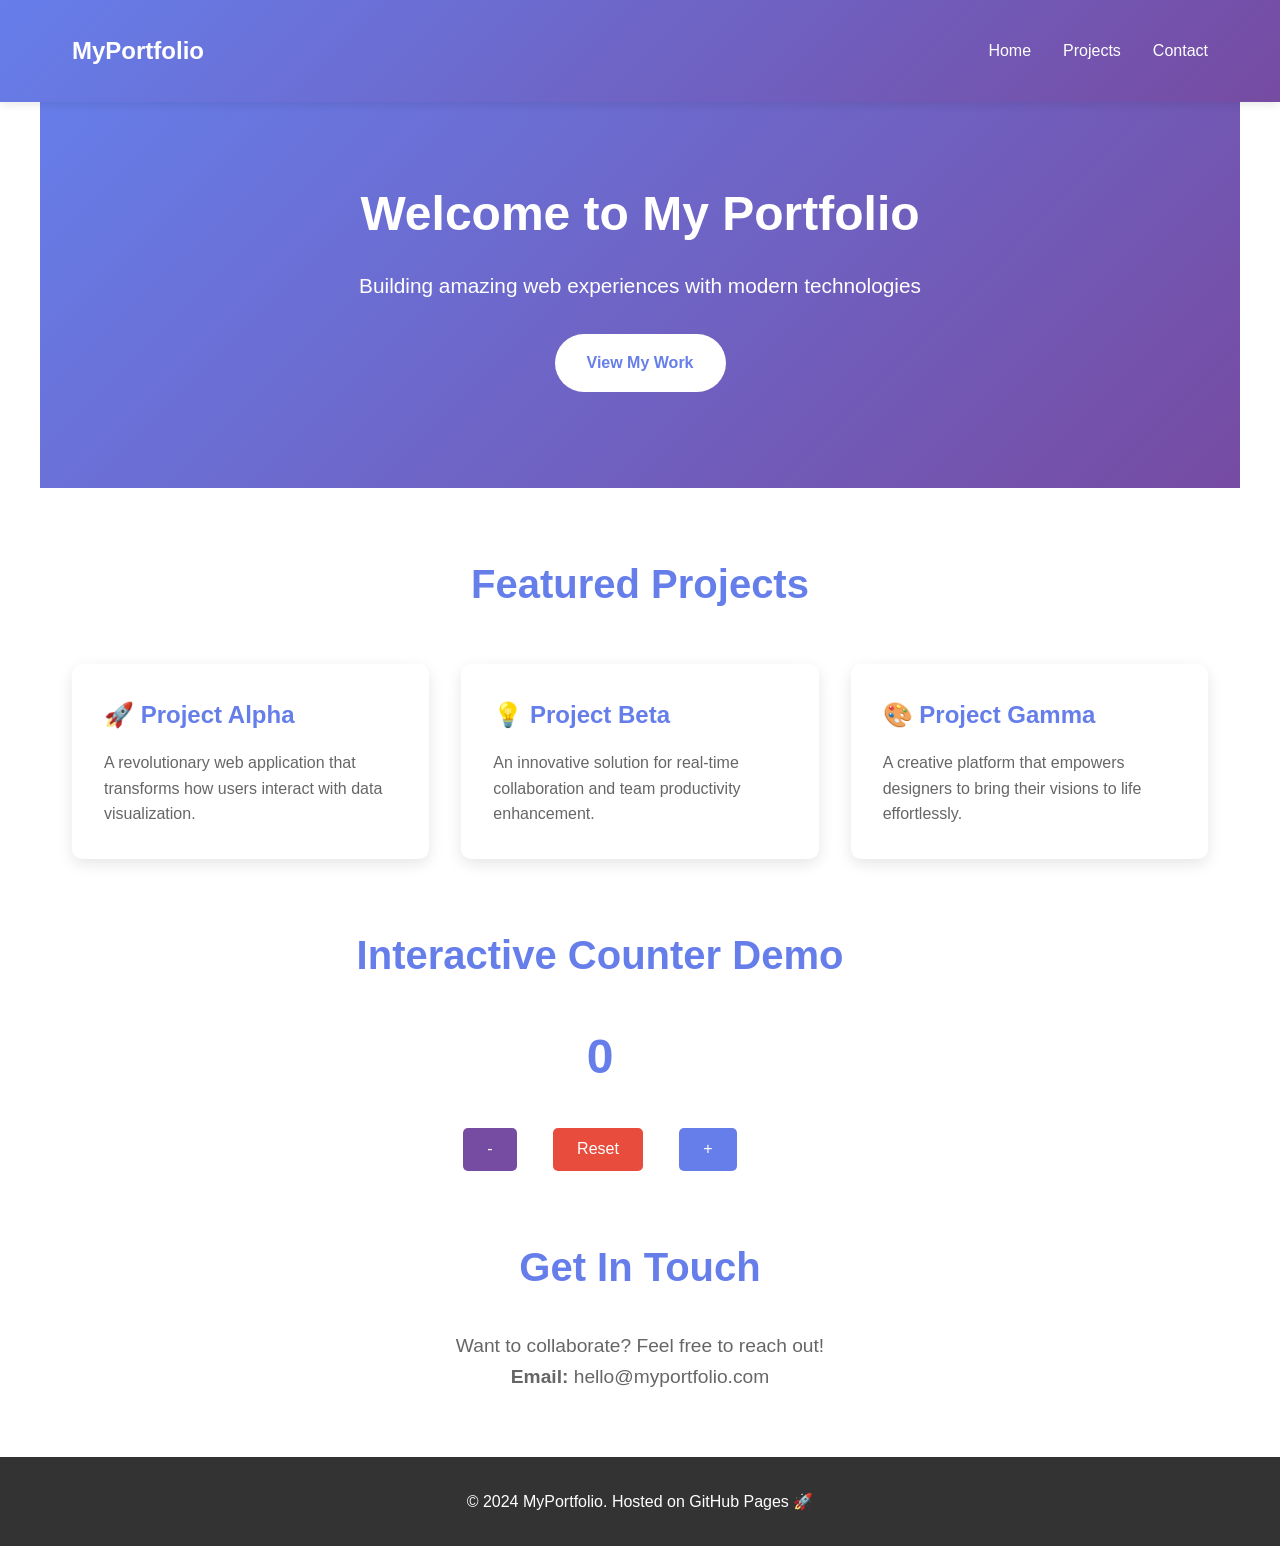
==== index.html @ 0d0670db "test fasfawqaf" ====
<!DOCTYPE html>
<html lang="en">
<head>
    <meta charset="UTF-8">
    <meta name="viewport" content="width=device-width, initial-scale=1.0">
    <title>My Portfolio</title>
    <style>
        * {
            margin: 0;
            padding: 0;
            box-sizing: border-box;
        }

        body {
            font-family: 'Segoe UI', Tahoma, Geneva, Verdana, sans-serif;
            line-height: 1.6;
            color: #333;
        }

        header {
            background: linear-gradient(135deg, #667eea 0%, #764ba2 100%);
            color: white;
            padding: 2rem 0;
            position: fixed;
            width: 100%;
            top: 0;
            z-index: 1000;
            box-shadow: 0 2px 10px rgba(0,0,0,0.1);
        }

        nav {
            max-width: 1200px;
            margin: 0 auto;
            display: flex;
            justify-content: space-between;
            align-items: center;
            padding: 0 2rem;
        }

        .logo {
            font-size: 1.5rem;
            font-weight: bold;
        }

        .nav-links {
            display: flex;
            list-style: none;
            gap: 2rem;
        }

        .nav-links a {
            color: white;
            text-decoration: none;
            transition: opacity 0.3s;
        }

        .nav-links a:hover {
            opacity: 0.8;
        }

        .hero {
            margin-top: 80px;
            background: linear-gradient(135deg, #667eea 0%, #764ba2 100%);
            color: white;
            padding: 6rem 2rem;
            text-align: center;
        }

        .hero h1 {
            font-size: 3rem;
            margin-bottom: 1rem;
            animation: fadeInUp 1s ease;
        }

        .hero p {
            font-size: 1.3rem;
            margin-bottom: 2rem;
            animation: fadeInUp 1s ease 0.2s backwards;
        }

        .btn {
            display: inline-block;
            padding: 1rem 2rem;
            background: white;
            color: #667eea;
            text-decoration: none;
            border-radius: 50px;
            font-weight: bold;
            transition: transform 0.3s, box-shadow 0.3s;
            animation: fadeInUp 1s ease 0.4s backwards;
        }

        .btn:hover {
            transform: translateY(-3px);
            box-shadow: 0 10px 20px rgba(0,0,0,0.2);
        }

        section {
            max-width: 1200px;
            margin: 4rem auto;
            padding: 0 2rem;
        }

        h2 {
            font-size: 2.5rem;
            margin-bottom: 2rem;
            text-align: center;
            color: #667eea;
        }

        .cards {
            display: grid;
            grid-template-columns: repeat(auto-fit, minmax(300px, 1fr));
            gap: 2rem;
            margin-top: 3rem;
        }

        .card {
            background: white;
            padding: 2rem;
            border-radius: 10px;
            box-shadow: 0 5px 15px rgba(0,0,0,0.1);
            transition: transform 0.3s, box-shadow 0.3s;
            cursor: pointer;
        }

        .card:hover {
            transform: translateY(-10px);
            box-shadow: 0 15px 30px rgba(0,0,0,0.2);
        }

        .card h3 {
            color: #667eea;
            margin-bottom: 1rem;
            font-size: 1.5rem;
        }

        .card p {
            color: #666;
        }

        #counter {
            text-align: center;
            margin: 3rem 0;
        }

        #count {
            font-size: 3rem;
            color: #667eea;
            font-weight: bold;
        }

        .counter-btn {
            margin: 0 1rem;
            padding: 0.8rem 1.5rem;
            font-size: 1rem;
            border: none;
            border-radius: 5px;
            cursor: pointer;
            transition: all 0.3s;
        }

        #increment {
            background: #667eea;
            color: white;
        }

        #decrement {
            background: #764ba2;
            color: white;
        }

        #reset {
            background: #e74c3c;
            color: white;
        }

        .counter-btn:hover {
            transform: scale(1.1);
            box-shadow: 0 5px 15px rgba(0,0,0,0.3);
        }

        footer {
            background: #333;
            color: white;
            text-align: center;
            padding: 2rem;
            margin-top: 4rem;
        }

        @keyframes fadeInUp {
            from {
                opacity: 0;
                transform: translateY(30px);
            }
            to {
                opacity: 1;
                transform: translateY(0);
            }
        }

        @media (max-width: 768px) {
            .hero h1 {
                font-size: 2rem;
            }
            
            .hero p {
                font-size: 1rem;
            }
            
            .nav-links {
                gap: 1rem;
            }
        }
    </style>
</head>
<body>
    <header>
        <nav>
            <div class="logo">MyPortfolio</div>
            <ul class="nav-links">
                <li><a href="#home">Home</a></li>
                <li><a href="#projects">Projects</a></li>
                <li><a href="#contact">Contact</a></li>
            </ul>
        </nav>
    </header>

    <section class="hero" id="home">
        <h1>Welcome to My Portfolio</h1>
        <p>Building amazing web experiences with modern technologies</p>
        <a href="#projects" class="btn">View My Work</a>
    </section>

    <section id="projects">
        <h2>Featured Projects</h2>
        <div class="cards">
            <div class="card">
                <h3>🚀 Project Alpha</h3>
                <p>A revolutionary web application that transforms how users interact with data visualization.</p>
            </div>
            <div class="card">
                <h3>💡 Project Beta</h3>
                <p>An innovative solution for real-time collaboration and team productivity enhancement.</p>
            </div>
            <div class="card">
                <h3>🎨 Project Gamma</h3>
                <p>A creative platform that empowers designers to bring their visions to life effortlessly.</p>
            </div>
        </div>
    </section>

    <section id="counter">
        <h2>Interactive Counter Demo</h2>
        <div id="count">0</div>
        <div style="margin-top: 2rem;">
            <button class="counter-btn" id="decrement">-</button>
            <button class="counter-btn" id="reset">Reset</button>
            <button class="counter-btn" id="increment">+</button>
        </div>
    </section>

    <section id="contact">
        <h2>Get In Touch</h2>
        <p style="text-align: center; font-size: 1.2rem; color: #666;">
            Want to collaborate? Feel free to reach out!<br>
            <strong>Email:</strong> hello@myportfolio.com
        </p>
    </section>

    <footer>
        <p>&copy; 2024 MyPortfolio. Hosted on GitHub Pages 🚀</p>
    </footer>

    <script>
        let count = 0;
        const countDisplay = document.getElementById('count');
        const incrementBtn = document.getElementById('increment');
        const decrementBtn = document.getElementById('decrement');
        const resetBtn = document.getElementById('reset');

        function updateDisplay() {
            countDisplay.textContent = count;
            countDisplay.style.transform = 'scale(1.2)';
            setTimeout(() => {
                countDisplay.style.transform = 'scale(1)';
            }, 200);
        }

        incrementBtn.addEventListener('click', () => {
            count++;
            updateDisplay();
        });

        decrementBtn.addEventListener('click', () => {
            count--;
            updateDisplay();
        });

        resetBtn.addEventListener('click', () => {
            count = 0;
            updateDisplay();
        });

        // Smooth scrolling for navigation links
        document.querySelectorAll('a[href^="#"]').forEach(anchor => {
            anchor.addEventListener('click', function (e) {
                e.preventDefault();
                const target = document.querySelector(this.getAttribute('href'));
                if (target) {
                    target.scrollIntoView({
                        behavior: 'smooth',
                        block: 'start'
                    });
                }
            });
        });

        // Add scroll animation to cards
        const observer = new IntersectionObserver((entries) => {
            entries.forEach(entry => {
                if (entry.isIntersecting) {
                    entry.target.style.animation = 'fadeInUp 0.6s ease';
                }
            });
        });

        document.querySelectorAll('.card').forEach(card => {
            observer.observe(card);
        });
    </script>
</body>
</html>
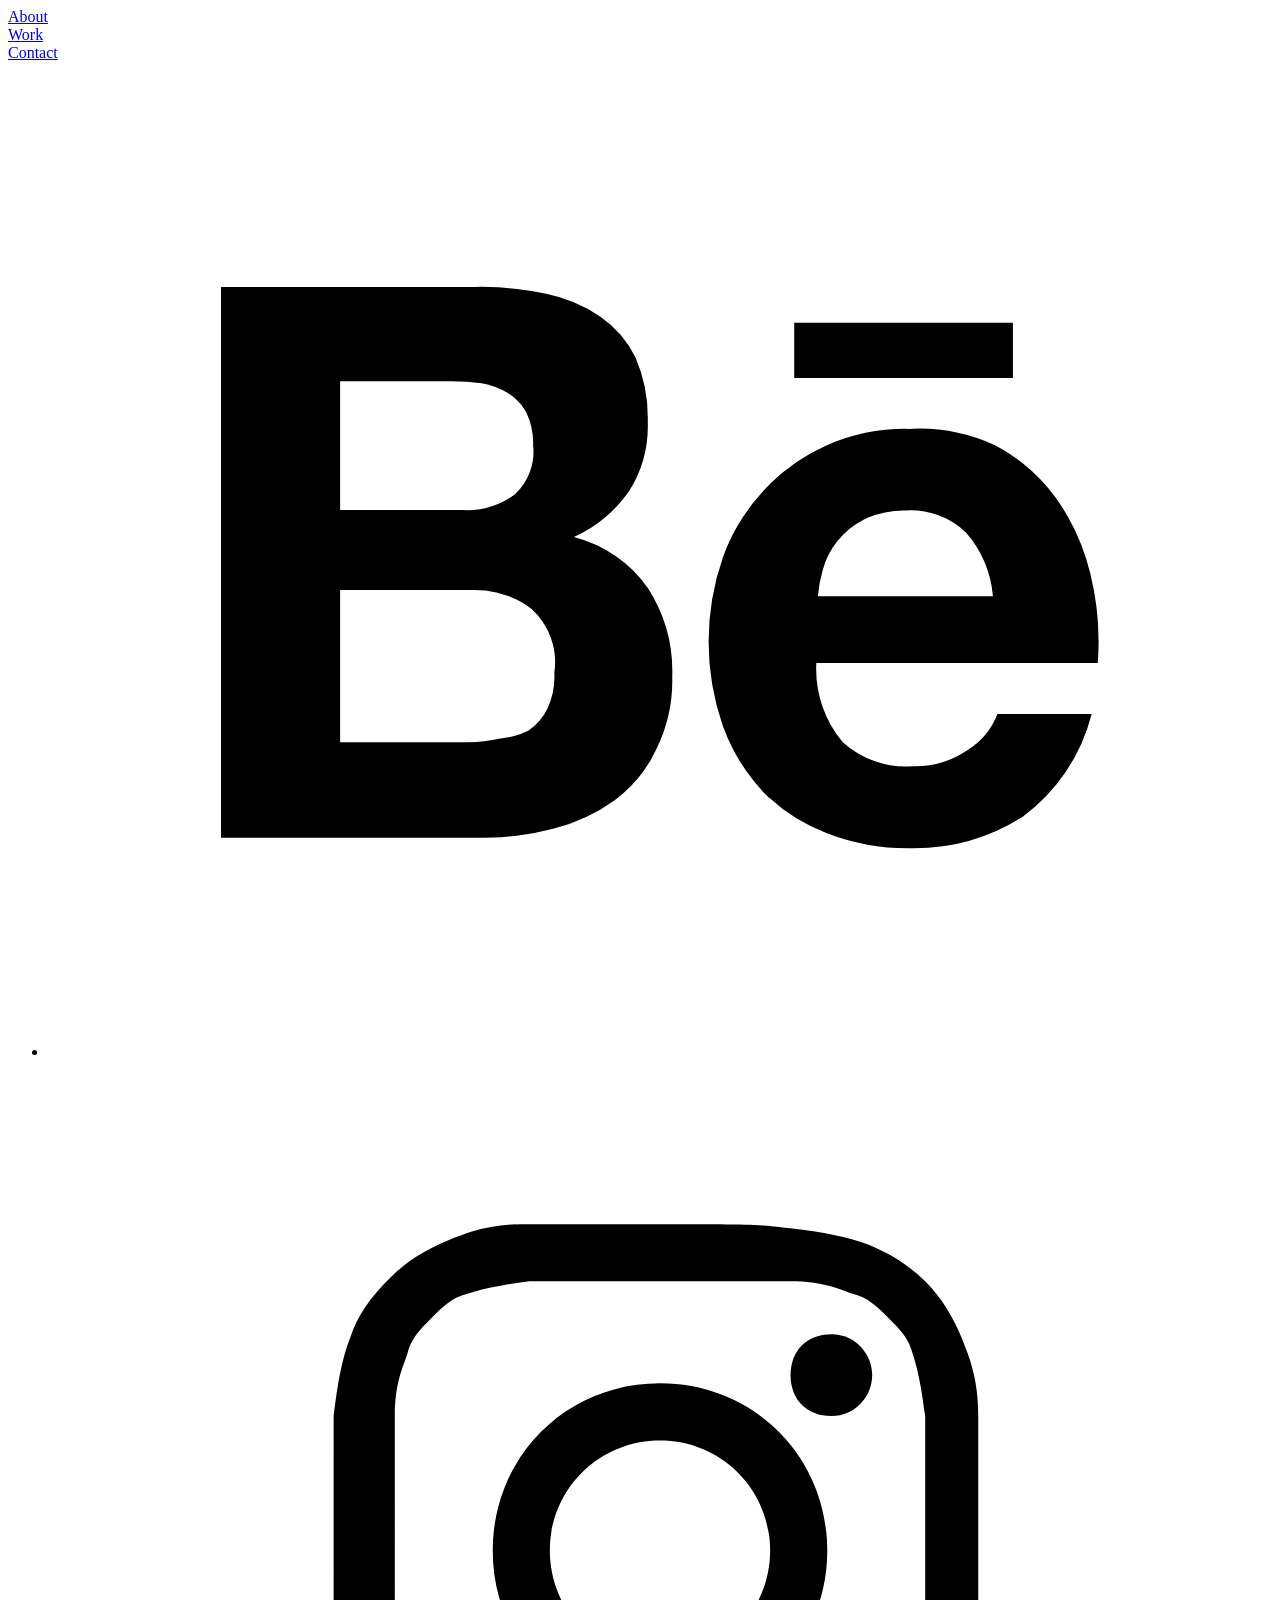
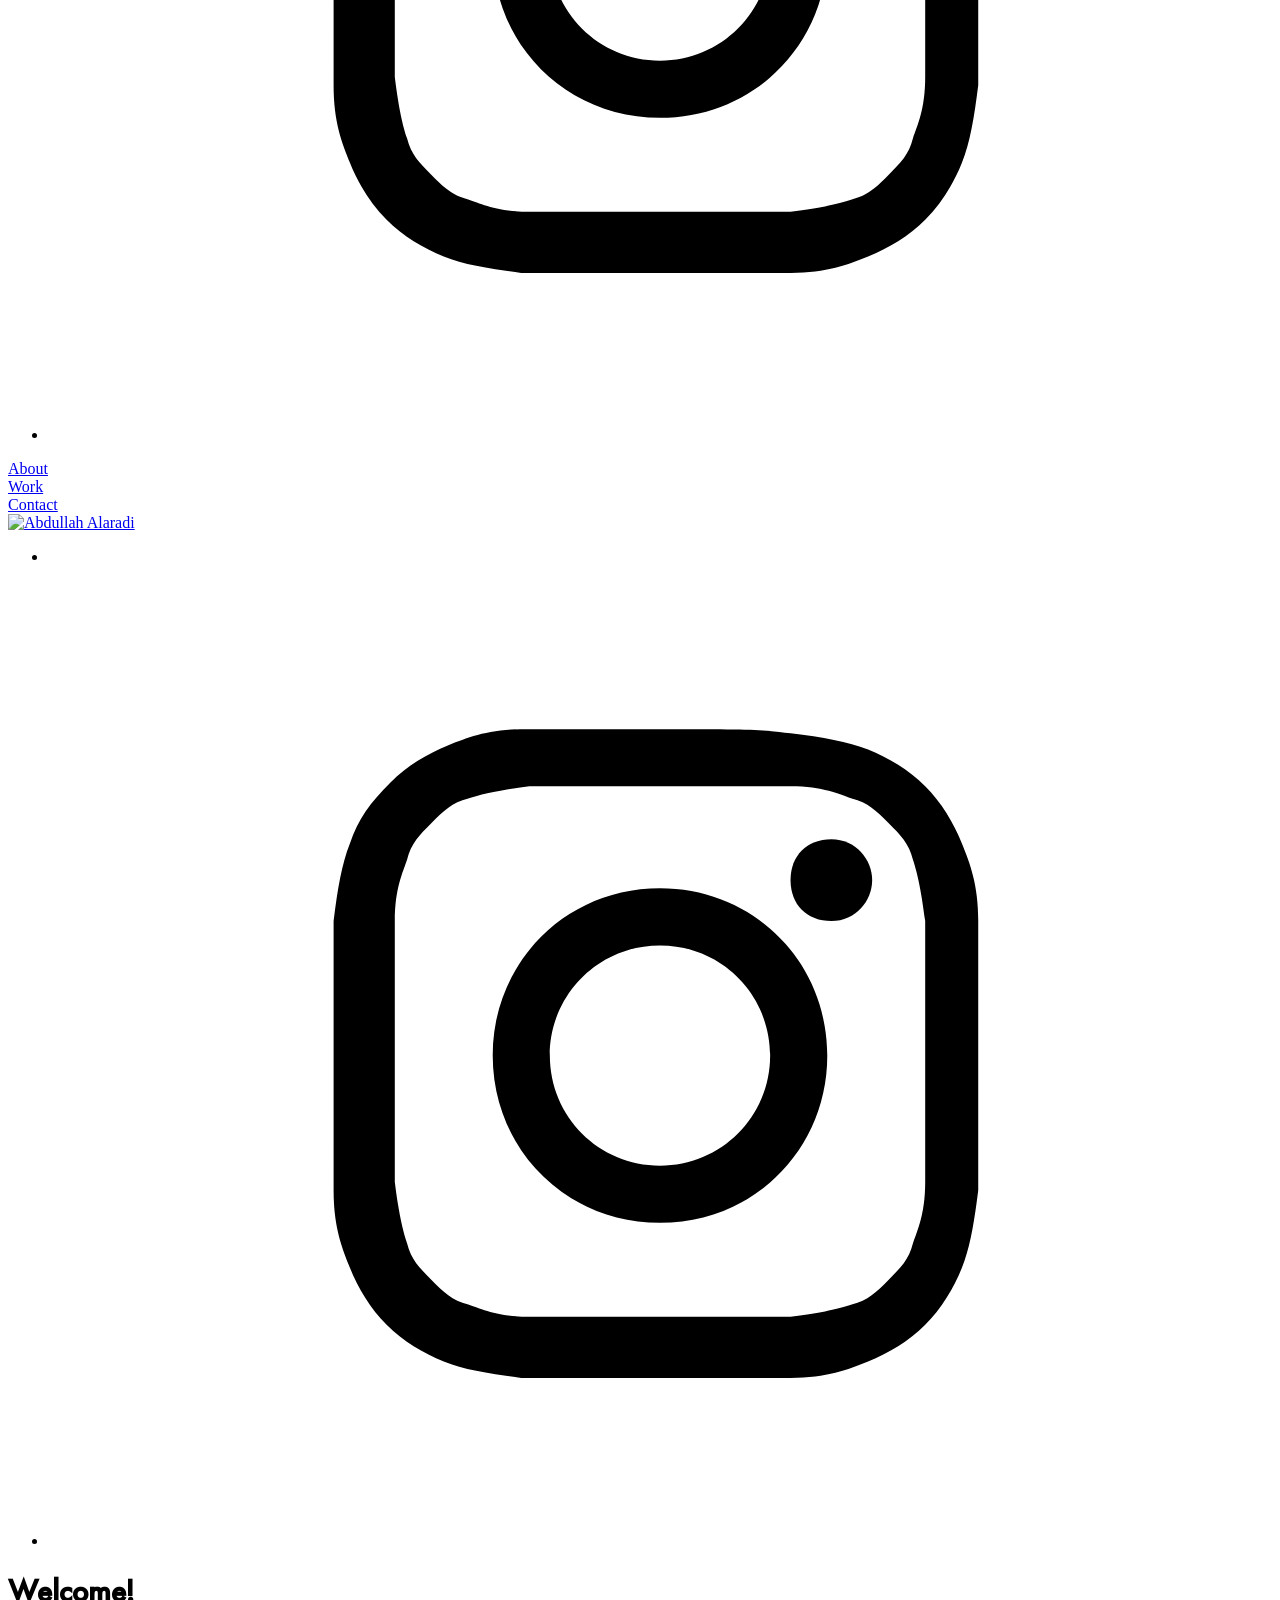
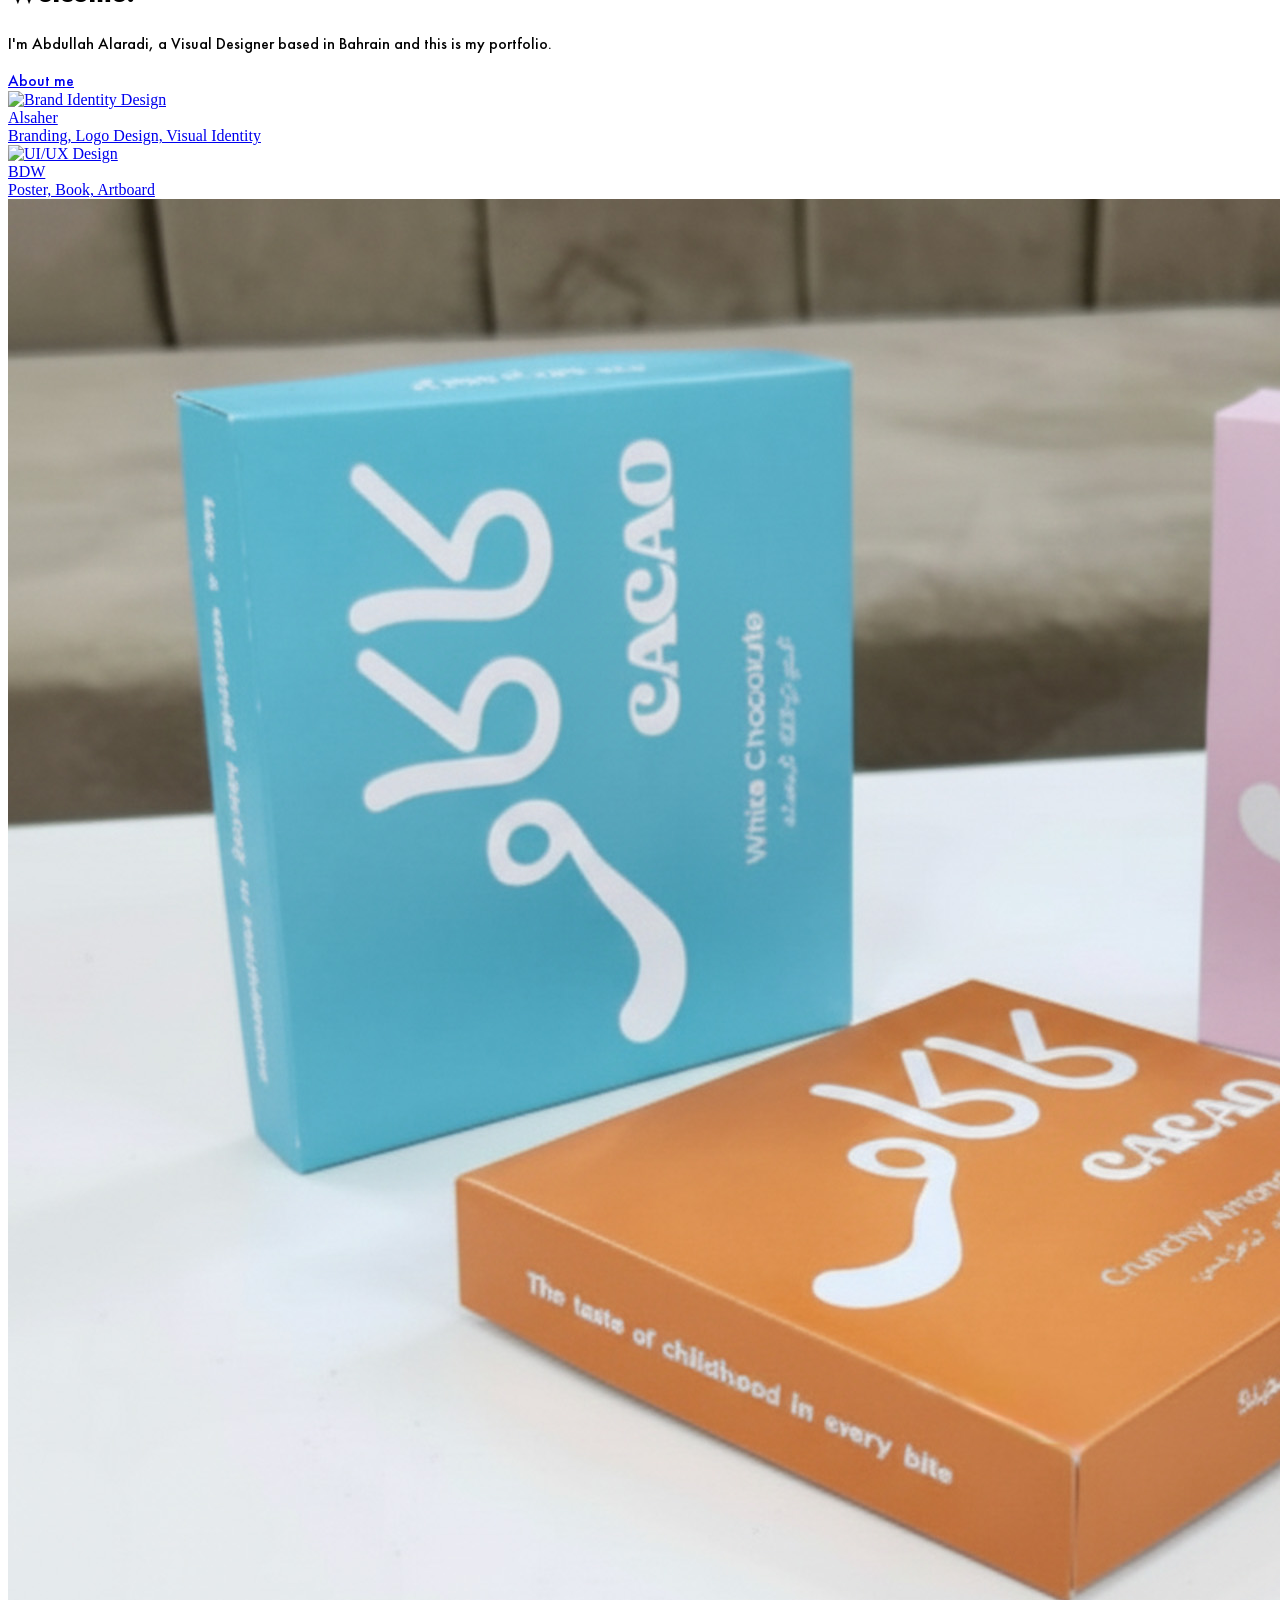
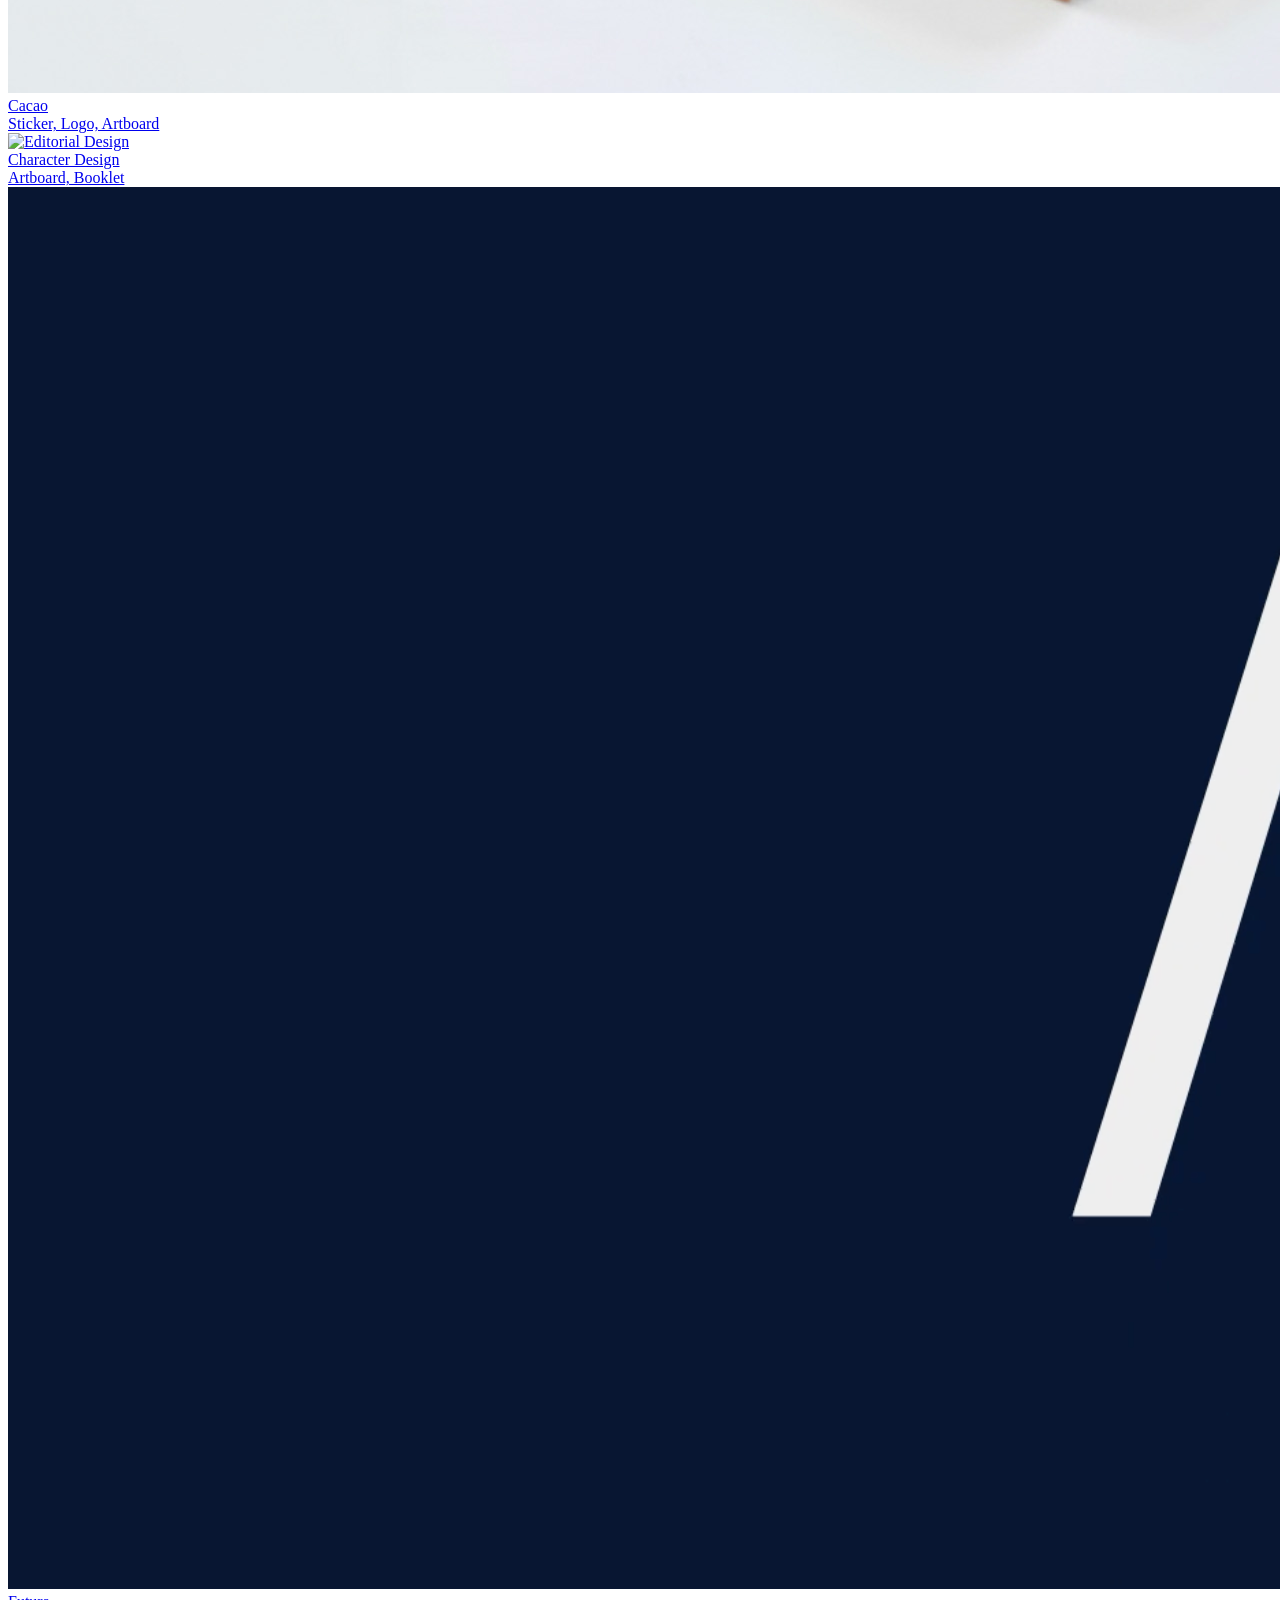
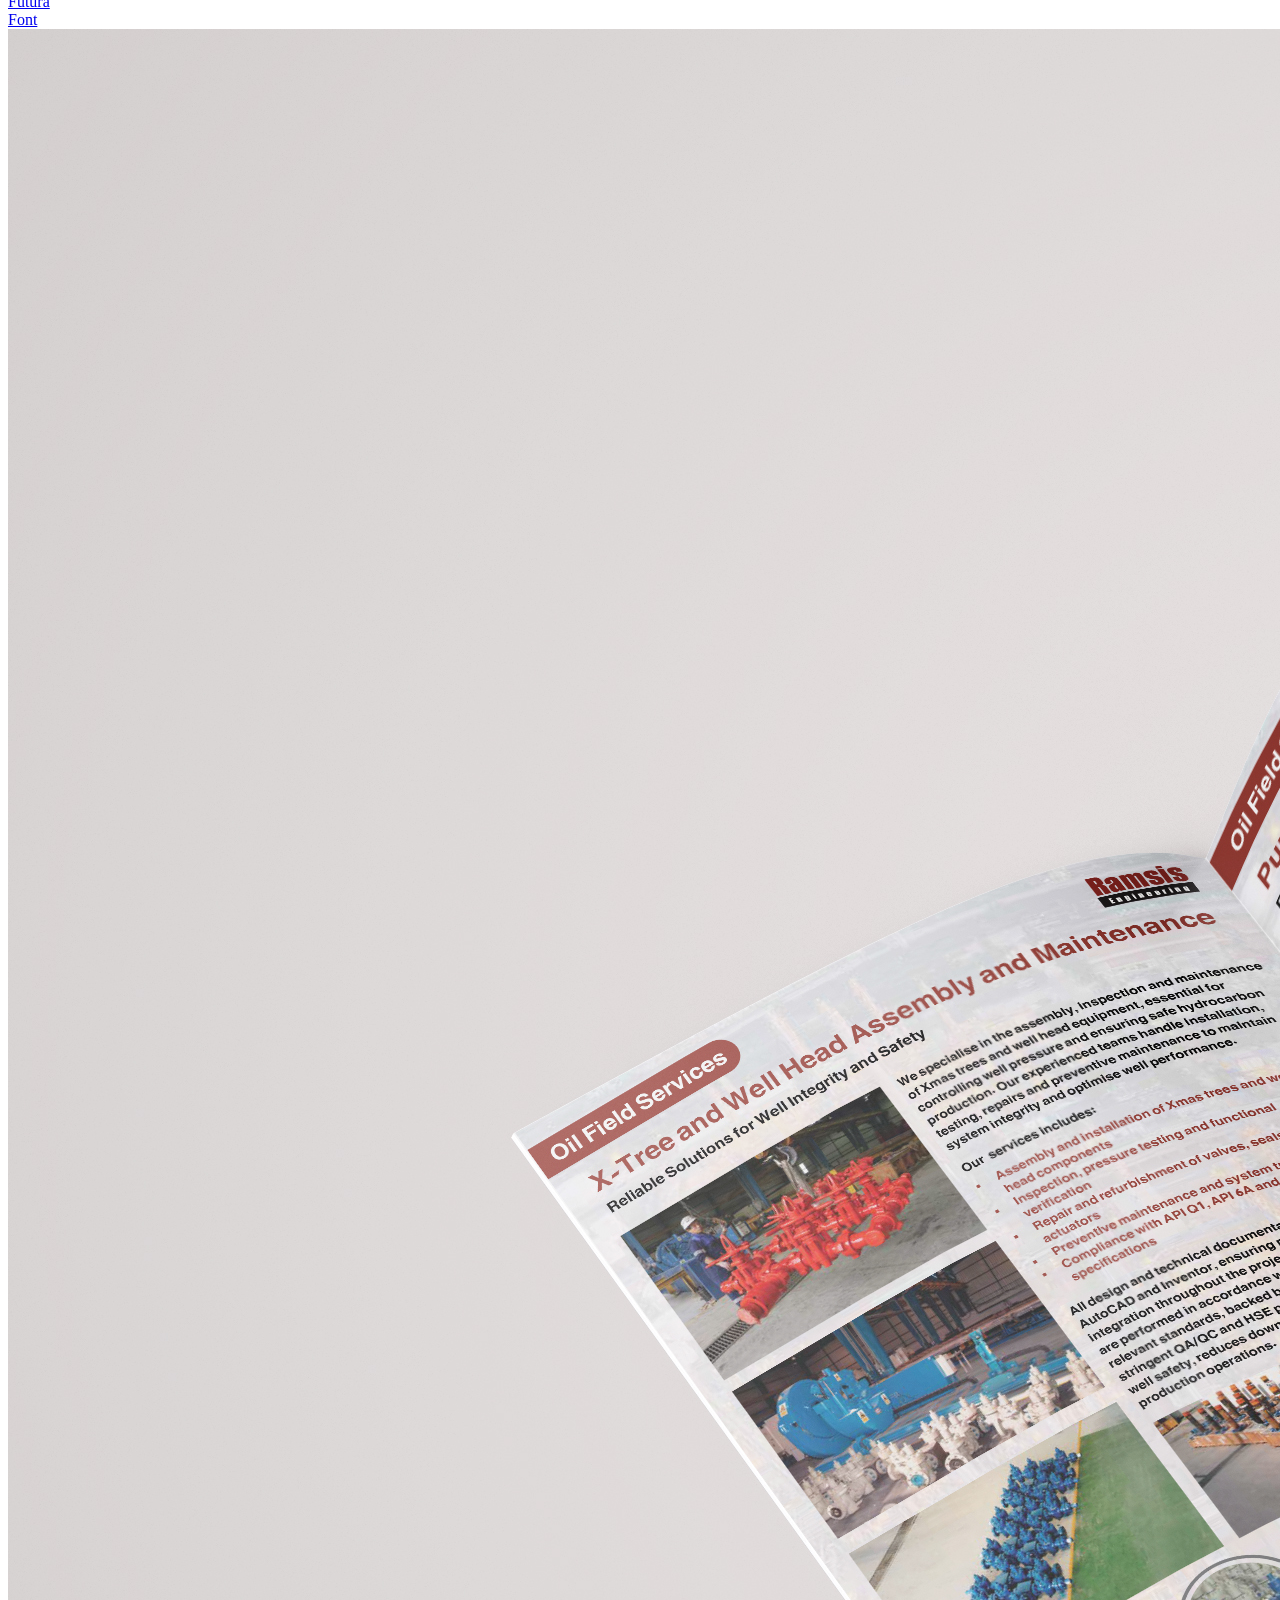
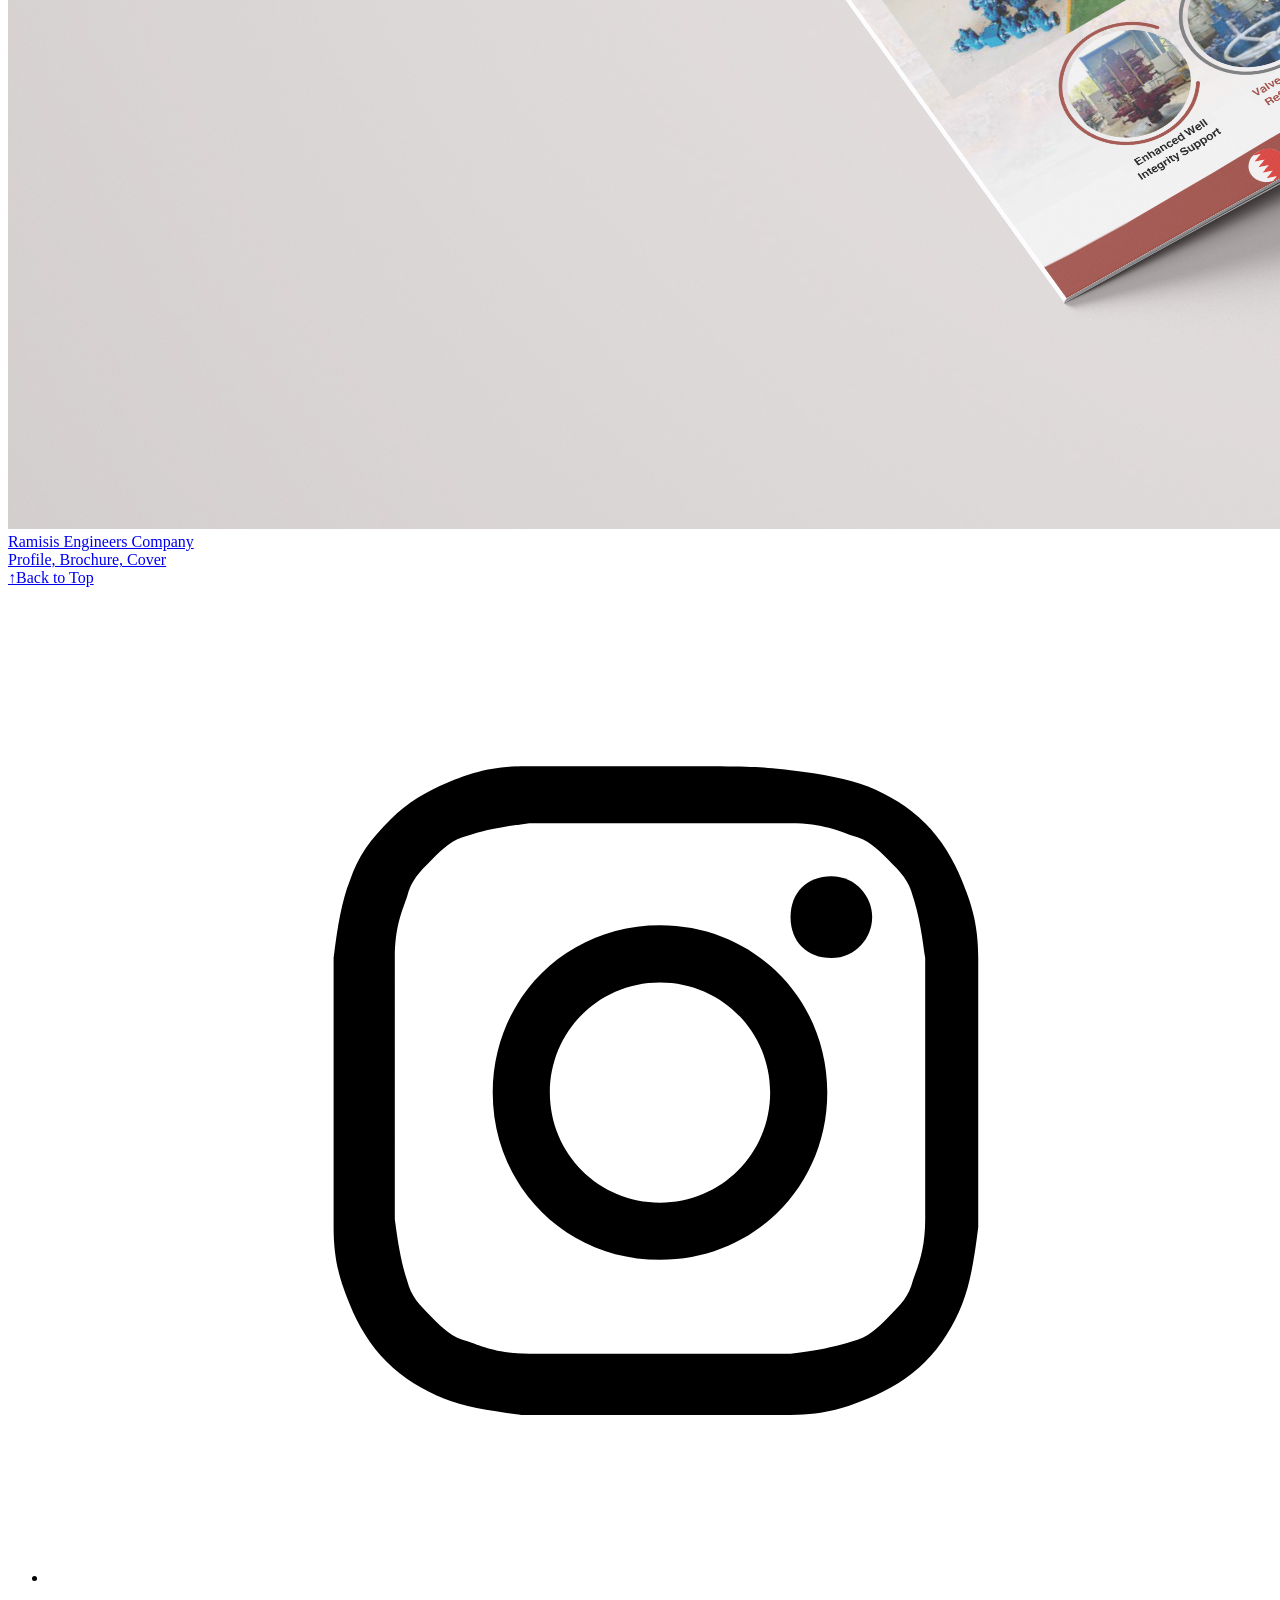
==== commit feaee291: "Add files via upload" ====
--- a/index.html
+++ b/index.html
@@ -1,333 +1,371 @@
-<!DOCTYPE html>
-<html lang="en">
-<head>
-    <meta charset="UTF-8">
-    <meta name="viewport" content="width=device-width, initial-scale=1.0">
-    <title>My Portfolio</title>
-    <style>
-        * {
-            margin: 0;
-            padding: 0;
-            box-sizing: border-box;
-        }
-
-        body {
-            font-family: 'Segoe UI', Tahoma, Geneva, Verdana, sans-serif;
-            line-height: 1.6;
-            color: #333;
-        }
-
-        header {
-            background: linear-gradient(135deg, #667eea 0%, #764ba2 100%);
-            color: white;
-            padding: 2rem 0;
-            position: fixed;
-            width: 100%;
-            top: 0;
-            z-index: 1000;
-            box-shadow: 0 2px 10px rgba(0,0,0,0.1);
-        }
-
-        nav {
-            max-width: 1200px;
-            margin: 0 auto;
-            display: flex;
-            justify-content: space-between;
-            align-items: center;
-            padding: 0 2rem;
-        }
-
-        .logo {
-            font-size: 1.5rem;
-            font-weight: bold;
-        }
-
-        .nav-links {
-            display: flex;
-            list-style: none;
-            gap: 2rem;
-        }
-
-        .nav-links a {
-            color: white;
-            text-decoration: none;
-            transition: opacity 0.3s;
-        }
-
-        .nav-links a:hover {
-            opacity: 0.8;
-        }
-
-        .hero {
-            margin-top: 80px;
-            background: linear-gradient(135deg, #667eea 0%, #764ba2 100%);
-            color: white;
-            padding: 6rem 2rem;
-            text-align: center;
-        }
-
-        .hero h1 {
-            font-size: 3rem;
-            margin-bottom: 1rem;
-            animation: fadeInUp 1s ease;
-        }
-
-        .hero p {
-            font-size: 1.3rem;
-            margin-bottom: 2rem;
-            animation: fadeInUp 1s ease 0.2s backwards;
-        }
-
-        .btn {
-            display: inline-block;
-            padding: 1rem 2rem;
-            background: white;
-            color: #667eea;
-            text-decoration: none;
-            border-radius: 50px;
-            font-weight: bold;
-            transition: transform 0.3s, box-shadow 0.3s;
-            animation: fadeInUp 1s ease 0.4s backwards;
-        }
-
-        .btn:hover {
-            transform: translateY(-3px);
-            box-shadow: 0 10px 20px rgba(0,0,0,0.2);
-        }
-
-        section {
-            max-width: 1200px;
-            margin: 4rem auto;
-            padding: 0 2rem;
-        }
-
-        h2 {
-            font-size: 2.5rem;
-            margin-bottom: 2rem;
-            text-align: center;
-            color: #667eea;
-        }
-
-        .cards {
-            display: grid;
-            grid-template-columns: repeat(auto-fit, minmax(300px, 1fr));
-            gap: 2rem;
-            margin-top: 3rem;
-        }
-
-        .card {
-            background: white;
-            padding: 2rem;
-            border-radius: 10px;
-            box-shadow: 0 5px 15px rgba(0,0,0,0.1);
-            transition: transform 0.3s, box-shadow 0.3s;
-            cursor: pointer;
-        }
-
-        .card:hover {
-            transform: translateY(-10px);
-            box-shadow: 0 15px 30px rgba(0,0,0,0.2);
-        }
-
-        .card h3 {
-            color: #667eea;
-            margin-bottom: 1rem;
-            font-size: 1.5rem;
-        }
-
-        .card p {
-            color: #666;
-        }
-
-        #counter {
-            text-align: center;
-            margin: 3rem 0;
-        }
-
-        #count {
-            font-size: 3rem;
-            color: #667eea;
-            font-weight: bold;
-        }
-
-        .counter-btn {
-            margin: 0 1rem;
-            padding: 0.8rem 1.5rem;
-            font-size: 1rem;
-            border: none;
-            border-radius: 5px;
-            cursor: pointer;
-            transition: all 0.3s;
-        }
-
-        #increment {
-            background: #667eea;
-            color: white;
-        }
-
-        #decrement {
-            background: #764ba2;
-            color: white;
-        }
-
-        #reset {
-            background: #e74c3c;
-            color: white;
-        }
-
-        .counter-btn:hover {
-            transform: scale(1.1);
-            box-shadow: 0 5px 15px rgba(0,0,0,0.3);
-        }
-
-        footer {
-            background: #333;
-            color: white;
-            text-align: center;
-            padding: 2rem;
-            margin-top: 4rem;
-        }
-
-        @keyframes fadeInUp {
-            from {
-                opacity: 0;
-                transform: translateY(30px);
-            }
-            to {
-                opacity: 1;
-                transform: translateY(0);
-            }
-        }
-
-        @media (max-width: 768px) {
-            .hero h1 {
-                font-size: 2rem;
-            }
-            
-            .hero p {
-                font-size: 1rem;
-            }
-            
-            .nav-links {
-                gap: 1rem;
-            }
-        }
-    </style>
-</head>
-<body>
-    <header>
-        <nav>
-            <div class="logo">MyPortfolio</div>
-            <ul class="nav-links">
-                <li><a href="#home">Home</a></li>
-                <li><a href="#projects">Projects</a></li>
-                <li><a href="#contact">Contact</a></li>
-            </ul>
-        </nav>
-    </header>
-
-    <section class="hero" id="home">
-        <h1>Welcome to My Portfolio</h1>
-        <p>Building amazing web experiences with modern technologies</p>
-        <a href="#projects" class="btn">View My Work</a>
-    </section>
-
-    <section id="projects">
-        <h2>Featured Projects</h2>
-        <div class="cards">
-            <div class="card">
-                <h3>🚀 Project Alpha</h3>
-                <p>A revolutionary web application that transforms how users interact with data visualization.</p>
-            </div>
-            <div class="card">
-                <h3>💡 Project Beta</h3>
-                <p>An innovative solution for real-time collaboration and team productivity enhancement.</p>
-            </div>
-            <div class="card">
-                <h3>🎨 Project Gamma</h3>
-                <p>A creative platform that empowers designers to bring their visions to life effortlessly.</p>
-            </div>
-        </div>
-    </section>
-
-    <section id="counter">
-        <h2>Interactive Counter Demo</h2>
-        <div id="count">0</div>
-        <div style="margin-top: 2rem;">
-            <button class="counter-btn" id="decrement">-</button>
-            <button class="counter-btn" id="reset">Reset</button>
-            <button class="counter-btn" id="increment">+</button>
-        </div>
-    </section>
-
-    <section id="contact">
-        <h2>Get In Touch</h2>
-        <p style="text-align: center; font-size: 1.2rem; color: #666;">
-            Want to collaborate? Feel free to reach out!<br>
-            <strong>Email:</strong> hello@myportfolio.com
-        </p>
-    </section>
-
-    <footer>
-        <p>&copy; 2024 MyPortfolio. Hosted on GitHub Pages 🚀</p>
-    </footer>
-
-    <script>
-        let count = 0;
-        const countDisplay = document.getElementById('count');
-        const incrementBtn = document.getElementById('increment');
-        const decrementBtn = document.getElementById('decrement');
-        const resetBtn = document.getElementById('reset');
-
-        function updateDisplay() {
-            countDisplay.textContent = count;
-            countDisplay.style.transform = 'scale(1.2)';
-            setTimeout(() => {
-                countDisplay.style.transform = 'scale(1)';
-            }, 200);
-        }
-
-        incrementBtn.addEventListener('click', () => {
-            count++;
-            updateDisplay();
-        });
-
-        decrementBtn.addEventListener('click', () => {
-            count--;
-            updateDisplay();
-        });
-
-        resetBtn.addEventListener('click', () => {
-            count = 0;
-            updateDisplay();
-        });
-
-        // Smooth scrolling for navigation links
-        document.querySelectorAll('a[href^="#"]').forEach(anchor => {
-            anchor.addEventListener('click', function (e) {
-                e.preventDefault();
-                const target = document.querySelector(this.getAttribute('href'));
-                if (target) {
-                    target.scrollIntoView({
-                        behavior: 'smooth',
-                        block: 'start'
-                    });
-                }
-            });
-        });
-
-        // Add scroll animation to cards
-        const observer = new IntersectionObserver((entries) => {
-            entries.forEach(entry => {
-                if (entry.isIntersecting) {
-                    entry.target.style.animation = 'fadeInUp 0.6s ease';
-                }
-            });
-        });
-
-        document.querySelectorAll('.card').forEach(card => {
-            observer.observe(card);
-        });
-    </script>
-</body>
-</html>
+<!DOCTYPE HTML>
+<html lang="en-US">
+<head>
+  <style>
+@font-face {
+    font-family: "FuturaPT";
+    src: url("futura-pt/my-font.woff") format("woff");
+        
+    font-weight: normal;
+    font-style: normal;
+}
+</style>
+
+  <meta charset="UTF-8" />
+  <meta name="viewport" content="width=device-width, initial-scale=1" />
+  <meta name="twitter:card" content="summary_large_image" />
+  <meta property="og:title" content="Abdullah Alaradi" />
+  <meta property="og:description" content="Visual Designer Portfolio" />
+  <!-- TODO: Replace with your own favicon -->
+  <link rel="icon" href="[data-uri]" />
+  <link rel="stylesheet" href="css/main.css" type="text/css" />
+  <link rel="stylesheet" href="https://cdn.myportfolio.com/17724510-cbe1-40c3-926c-44cf8b555b38/182353b728787f57ca94a58cb420c6c01746655099.css?h=e7242c349417c267fc9df766552ab64e" type="text/css" />
+      <title>Abdullah Alaradi</title>
+    <script type="text/javascript" src="//use.typekit.net/ik/[base64].js?cb=35f77bfb8b50944859ea3d3804e7194e7a3173fb" async onload="
+    try {
+      window.Typekit.load();
+    } catch (e) {
+      console.warn('Typekit not loaded.');
+    }
+    "></script>
+  <link rel="canonical" href="#" />
+  <title>Abdullah Alaradi - Portfolio</title>
+</head>
+<body class="transition-enabled">
+  <div class='page-background-video page-background-video-with-panel'></div>
+  
+  <!-- Mobile Navigation -->
+  <div class="js-responsive-nav">
+    <div class="responsive-nav has-social">
+      <div class="close-responsive-click-area js-close-responsive-nav">
+        <div class="close-responsive-button"></div>
+      </div>
+      <nav class="nav-container">
+        <div class="page-title">
+          <a href="about.html">About</a>
+        </div>
+        <div class="gallery-title">
+          <a href="index.html" class="active">Work</a>
+        </div>
+        <div class="page-title">
+          <a href="contact.html">Contact</a>
+        </div>
+      </nav>
+      <div class="social pf-nav-social">
+        <ul>
+          <li>
+            <!-- TODO: Add your Behance link -->
+            <a href="#" target="_blank">
+              <svg xmlns="http://www.w3.org/2000/svg" viewBox="0 0 30 24" class="icon">
+                <path d="M18.83,14.38a2.78,2.78,0,0,0,.65,1.9,2.31,2.31,0,0,0,1.7.59,2.31,2.31,0,0,0,1.38-.41,1.79,1.79,0,0,0,.71-0.87h2.31a4.48,4.48,0,0,1-1.71,2.53,5,5,0,0,1-2.78.76,5.53,5.53,0,0,1-2-.37,4.34,4.34,0,0,1-1.55-1,4.77,4.77,0,0,1-1-1.63,6.29,6.29,0,0,1,0-4.13,4.83,4.83,0,0,1,1-1.64A4.64,4.64,0,0,1,19.09,9a4.86,4.86,0,0,1,2-.4A4.5,4.5,0,0,1,23.21,9a4.36,4.36,0,0,1,1.5,1.3,5.39,5.39,0,0,1,.84,1.86,7,7,0,0,1,.18,2.18h-6.9Zm3.67-3.24A1.94,1.94,0,0,0,21,10.6a2.26,2.26,0,0,0-1,.22,2,2,0,0,0-.66.54,1.94,1.94,0,0,0-.35.69,3.47,3.47,0,0,0-.12.65h4.29A2.75,2.75,0,0,0,22.5,11.14ZM18.29,6h5.36V7.35H18.29V6ZM13.89,17.7a4.4,4.4,0,0,1-1.51.7,6.44,6.44,0,0,1-1.73.22H4.24V5.12h6.24a7.7,7.7,0,0,1,1.73.17,3.67,3.67,0,0,1,1.33.56,2.6,2.6,0,0,1,.86,1,3.74,3.74,0,0,1,.3,1.58,3,3,0,0,1-.46,1.7,3.33,3.33,0,0,1-1.35,1.12,3.19,3.19,0,0,1,1.82,1.26,3.79,3.79,0,0,1,.59,2.17,3.79,3.79,0,0,1-.39,1.77A3.24,3.24,0,0,1,13.89,17.7ZM11.72,8.19a1.25,1.25,0,0,0-.45-0.47,1.88,1.88,0,0,0-.64-0.24,5.5,5.5,0,0,0-.76-0.05H7.16v3.16h3a2,2,0,0,0,1.28-.38A1.43,1.43,0,0,0,11.89,9,1.73,1.73,0,0,0,11.72,8.19ZM11.84,13a2.39,2.39,0,0,0-1.52-.45H7.16v3.73h3.11a3.61,3.61,0,0,0,.82-0.09A2,2,0,0,0,11.77,16a1.39,1.39,0,0,0,.47-0.54,1.85,1.85,0,0,0,.17-0.88A1.77,1.77,0,0,0,11.84,13Z"/>
+              </svg>
+            </a>
+          </li>
+          <li>
+            <!-- TODO: Add your Instagram link -->
+            <a href="https://www.instagram.com/abdulla__designs?igsh=a2JhZXc5c2tiamdq" target="_blank">
+              <svg xmlns="http://www.w3.org/2000/svg" viewBox="0 0 30 24" class="icon">
+                <g>
+                  <path d="M15,5.4c2.1,0,2.4,0,3.2,0c0.8,0,1.2,0.2,1.5,0.3c0.4,0.1,0.6,0.3,0.9,0.6c0.3,0.3,0.5,0.5,0.6,0.9c0.1,0.3,0.2,0.7,0.3,1.5c0,0.8,0,1.1,0,3.2s0,2.4,0,3.2c0,0.8-0.2,1.2-0.3,1.5c-0.1,0.4-0.3,0.6-0.6,0.9c-0.3,0.3-0.5,0.5-0.9,0.6c-0.3,0.1-0.7,0.2-1.5,0.3c-0.8,0-1.1,0-3.2,0s-2.4,0-3.2,0c-0.8,0-1.2-0.2-1.5-0.3c-0.4-0.1-0.6-0.3-0.9-0.6c-0.3-0.3-0.5-0.5-0.6-0.9c-0.1-0.3-0.2-0.7-0.3-1.5c0-0.8,0-1.1,0-3.2s0-2.4,0-3.2c0-0.8,0.2-1.2,0.3-1.5c0.1-0.4,0.3-0.6,0.6-0.9c0.3-0.3,0.5-0.5,0.9-0.6c0.3-0.1,0.7-0.2,1.5-0.3C12.6,5.4,12.9,5.4,15,5.4 M15,4c-2.2,0-2.4,0-3.3,0c-0.9,0-1.4,0.2-1.9,0.4c-0.5,0.2-1,0.5-1.4,0.9C7.9,5.8,7.6,6.2,7.4,6.8C7.2,7.3,7.1,7.9,7,8.7C7,9.6,7,9.8,7,12s0,2.4,0,3.3c0,0.9,0.2,1.4,0.4,1.9c0.2,0.5,0.5,1,0.9,1.4c0.4,0.4,0.9,0.7,1.4,0.9c0.5,0.2,1.1,0.3,1.9,0.4c0.9,0,1.1,0,3.3,0s2.4,0,3.3,0c0.9,0,1.4-0.2,1.9-0.4c0.5-0.2,1-0.5,1.4-0.9c0.4-0.4,0.7-0.9,0.9-1.4c0.2-0.5,0.3-1.1,0.4-1.9c0-0.9,0-1.1,0-3.3s0-2.4,0-3.3c0-0.9-0.2-1.4-0.4-1.9c-0.2-0.5-0.5-1-0.9-1.4c-0.4-0.4-0.9-0.7-1.4-0.9c-0.5-0.2-1.1-0.3-1.9-0.4C17.4,4,17.2,4,15,4L15,4L15,4z"/>
+                  <path d="M15,7.9c-2.3,0-4.1,1.8-4.1,4.1s1.8,4.1,4.1,4.1s4.1-1.8,4.1-4.1S17.3,7.9,15,7.9L15,7.9z M15,14.7c-1.5,0-2.7-1.2-2.7-2.7c0-1.5,1.2-2.7,2.7-2.7s2.7,1.2,2.7,2.7C17.7,13.5,16.5,14.7,15,14.7L15,14.7z"/>
+                  <path d="M20.2,7.7c0,0.5-0.4,1-1,1s-1-0.4-1-1s0.4-1,1-1S20.2,7.2,20.2,7.7L20.2,7.7z"/>
+                </g>
+              </svg>
+            </a>
+          </li>
+        </ul>
+      </div>
+    </div>
+  </div>
+
+  <!-- Desktop Header -->
+  <header class="site-header js-site-header js-fixed-nav">
+    <nav class="nav-container">
+      <div class="page-title">
+        <a href="about.html">About</a>
+      </div>
+      <div class="gallery-title">
+        <a href="index.html" class="active">Work</a>
+      </div>
+      <div class="page-title">
+        <a href="contact.html">Contact</a>
+      </div>
+    </nav>
+    
+    <div class="logo-wrap">
+      <div class="logo e2e-site-logo-text logo-image">
+        <!-- TODO: Replace with your logo image path -->
+        <a href="index.html" class="image-normal image-link">
+          <img src="images/logo.png" alt="Abdullah Alaradi">
+        </a>
+      </div>
+    </div>
+    
+    <div class="social pf-nav-social">
+      <ul>
+        <li>
+        </li>
+        <li>
+          <!-- TODO: Add your Instagram link -->
+          <a href="https://www.instagram.com/abdulla__designs?igsh=a2JhZXc5c2tiamdq" target="_blank">
+            <svg xmlns="http://www.w3.org/2000/svg" viewBox="0 0 30 24" class="icon">
+              <g>
+                <path d="M15,5.4c2.1,0,2.4,0,3.2,0c0.8,0,1.2,0.2,1.5,0.3c0.4,0.1,0.6,0.3,0.9,0.6c0.3,0.3,0.5,0.5,0.6,0.9c0.1,0.3,0.2,0.7,0.3,1.5c0,0.8,0,1.1,0,3.2s0,2.4,0,3.2c0,0.8-0.2,1.2-0.3,1.5c-0.1,0.4-0.3,0.6-0.6,0.9c-0.3,0.3-0.5,0.5-0.9,0.6c-0.3,0.1-0.7,0.2-1.5,0.3c-0.8,0-1.1,0-3.2,0s-2.4,0-3.2,0c-0.8,0-1.2-0.2-1.5-0.3c-0.4-0.1-0.6-0.3-0.9-0.6c-0.3-0.3-0.5-0.5-0.6-0.9c-0.1-0.3-0.2-0.7-0.3-1.5c0-0.8,0-1.1,0-3.2s0-2.4,0-3.2c0-0.8,0.2-1.2,0.3-1.5c0.1-0.4,0.3-0.6,0.6-0.9c0.3-0.3,0.5-0.5,0.9-0.6c0.3-0.1,0.7-0.2,1.5-0.3C12.6,5.4,12.9,5.4,15,5.4 M15,4c-2.2,0-2.4,0-3.3,0c-0.9,0-1.4,0.2-1.9,0.4c-0.5,0.2-1,0.5-1.4,0.9C7.9,5.8,7.6,6.2,7.4,6.8C7.2,7.3,7.1,7.9,7,8.7C7,9.6,7,9.8,7,12s0,2.4,0,3.3c0,0.9,0.2,1.4,0.4,1.9c0.2,0.5,0.5,1,0.9,1.4c0.4,0.4,0.9,0.7,1.4,0.9c0.5,0.2,1.1,0.3,1.9,0.4c0.9,0,1.1,0,3.3,0s2.4,0,3.3,0c0.9,0,1.4-0.2,1.9-0.4c0.5-0.2,1-0.5,1.4-0.9c0.4-0.4,0.7-0.9,0.9-1.4c0.2-0.5,0.3-1.1,0.4-1.9c0-0.9,0-1.1,0-3.3s0-2.4,0-3.3c0-0.9-0.2-1.4-0.4-1.9c-0.2-0.5-0.5-1-0.9-1.4c-0.4-0.4-0.9-0.7-1.4-0.9c-0.5-0.2-1.1-0.3-1.9-0.4C17.4,4,17.2,4,15,4L15,4L15,4z"/>
+                <path d="M15,7.9c-2.3,0-4.1,1.8-4.1,4.1s1.8,4.1,4.1,4.1s4.1-1.8,4.1-4.1S17.3,7.9,15,7.9L15,7.9z M15,14.7c-1.5,0-2.7-1.2-2.7-2.7c0-1.5,1.2-2.7,2.7-2.7s2.7,1.2,2.7,2.7C17.7,13.5,16.5,14.7,15,14.7L15,14.7z"/>
+                <path d="M20.2,7.7c0,0.5-0.4,1-1,1s-1-0.4-1-1s0.4-1,1-1S20.2,7.2,20.2,7.7L20.2,7.7z"/>
+              </g>
+            </svg>
+          </a>
+        </li>
+      </ul>
+    </div>
+    
+    <div class="hamburger-click-area js-hamburger">
+      <div class="hamburger">
+        <i></i>
+        <i></i>
+        <i></i>
+      </div>
+    </div>
+  </header>
+  
+  <div class="header-placeholder"></div>
+
+  <!-- Masthead Section -->
+  <div class="masthead js-masthead-fixed">
+    <div class="masthead-contents">
+      <div class="masthead-text js-masthead-text">
+        <div>
+          <h1 class="js-inline-text-editable preserve-whitespace main-text rich-text module-text" style="font-family: 'FuturaPT', Arial, sans-serif;">Welcome!</h1>
+        </div>
+        <div>
+          <p class="js-inline-text-editable preserve-whitespace main-text rich-text module-text" style="font-family: 'FuturaPT', Arial, sans-serif;">I'm Abdullah Alaradi, a Visual Designer based in Bahrain and this is my portfolio.</p>
+        </div>
+        <div class="masthead-buttons">
+          <a href="about.html" class="masthead-button masthead-button-1 preserve-whitespace--nowrap" style="font-family: 'FuturaPT', Arial, sans-serif;">About me</a>
+        </div>
+        <div class="masthead-arrow-container js-masthead-arrow">
+          <div class="masthead-arrow"></div>
+        </div>
+      </div>
+    </div>
+  </div>
+  <div class="masthead-placeholder"></div>
+
+  <!-- Main Content -->
+  <div class="site-wrap cfix js-site-wrap">
+    <div class="site-container">
+      <div class="site-content e2e-site-content">
+        <main>
+          <section class="project-covers">
+            
+            <!-- Project 1: Brand Identity Design -->
+            <a class="project-cover js-project-cover-touch hold-space" href="project1.html">
+              <div class="cover-content-container">
+                <div class="cover-image-wrap">
+                  <div class="cover-image">
+                    <div class="cover cover-normal">
+                      <!-- TODO: Replace with your project image -->
+                      <img class="cover__img js-lazy" 
+                           src="images/Alsaher/main.jpg" 
+                           alt="Brand Identity Design">
+                    </div>
+                  </div>
+                </div>
+                <div class="details-wrap">
+                  <div class="details">
+                    <div class="details-inner">
+                      <div class="title preserve-whitespace">Alsaher</div>
+                      <div class="custom1 preserve-whitespace">Branding, Logo Design, Visual Identity</div>
+                    </div>
+                  </div>
+                </div>
+              </div>
+            </a>
+
+            <!-- Project 2: UI/UX Design -->
+            <a class="project-cover js-project-cover-touch hold-space" href="project2.html">
+              <div class="cover-content-container">
+                <div class="cover-image-wrap">
+                  <div class="cover-image">
+                    <div class="cover cover-normal">
+                      <!-- TODO: Replace with your project image -->
+                      <img class="cover__img" 
+                           src="images/BDW/main.jpg" 
+                           alt="UI/UX Design">
+                    </div>
+                  </div>
+                </div>
+                <div class="details-wrap">
+                  <div class="details">
+                    <div class="details-inner">
+                      <div class="title preserve-whitespace">BDW</div>
+                      <div class="custom1 preserve-whitespace">Poster, Book, Artboard</div>
+                    </div>
+                  </div>
+                </div>
+              </div>
+            </a>
+
+            <!-- Project 3: Packaging Design -->
+            <a class="project-cover js-project-cover-touch hold-space" href="project3.html">
+              <div class="cover-content-container">
+                <div class="cover-image-wrap">
+                  <div class="cover-image">
+                    <div class="cover cover-normal">
+                      <!-- TODO: Replace with your project image -->
+                      <img class="cover__img js-lazy" 
+                           src="images/CACAO/main.jpg" 
+                           alt="Packaging Design">
+                    </div>
+                  </div>
+                </div>
+                <div class="details-wrap">
+                  <div class="details">
+                    <div class="details-inner">
+                      <div class="title preserve-whitespace">Cacao</div>
+                      <div class="custom1 preserve-whitespace">Sticker, Logo, Artboard</div>
+                    </div>
+                  </div>
+                </div>
+              </div>
+            </a>
+
+            <!-- Project 4: Editorial Design -->
+            <a class="project-cover js-project-cover-touch hold-space" href="project4.html">
+              <div class="cover-content-container">
+                <div class="cover-image-wrap">
+                  <div class="cover-image">
+                    <div class="cover cover-normal">
+                      <!-- TODO: Replace with your project image -->
+                      <img class="cover__img js-lazy" 
+                           src="images/Character Design/main.jpg" 
+                           alt="Editorial Design">
+                    </div>
+                  </div>
+                </div>
+                <div class="details-wrap">
+                  <div class="details">
+                    <div class="details-inner">
+                      <div class="title preserve-whitespace">Character Design</div>
+                      <div class="custom1 preserve-whitespace">Artboard, Booklet</div>
+                    </div>
+                  </div>
+                </div>
+              </div>
+            </a>
+
+            <!-- Project 5: Motion Graphics -->
+            <a class="project-cover js-project-cover-touch hold-space" href="project5.html">
+              <div class="cover-content-container">
+                <div class="cover-image-wrap">
+                  <div class="cover-image">
+                    <div class="cover cover-normal">
+                      <!-- TODO: Replace with your project image -->
+                      <img class="cover__img js-lazy" 
+                           src="images/FUTURA/main.png" 
+                           alt="Motion Graphics">
+                    </div>
+                  </div>
+                </div>
+                <div class="details-wrap">
+                  <div class="details">
+                    <div class="details-inner">
+                      <div class="title preserve-whitespace">Futura</div>
+                      <div class="custom1 preserve-whitespace">Font</div>
+                    </div>
+                  </div>
+                </div>
+              </div>
+            </a>
+
+            <!-- Project 6: Illustration -->
+            <a class="project-cover js-project-cover-touch hold-space" href="project6.html">
+              <div class="cover-content-container">
+                <div class="cover-image-wrap">
+                  <div class="cover-image">
+                    <div class="cover cover-normal">
+                      <!-- TODO: Replace with your project image -->
+                      <img class="cover__img js-lazy" 
+                           src="images/Ramsis Engineers Company Profile/main.jpg" 
+                           alt="Illustration">
+                    </div>
+                  </div>
+                </div>
+                <div class="details-wrap">
+                  <div class="details">
+                    <div class="details-inner">
+                      <div class="title preserve-whitespace">Ramisis Engineers Company</div>
+                      <div class="custom1 preserve-whitespace">Profile, Brochure, Cover</div>
+                    </div>
+                  </div>
+                </div>
+              </div>
+            </a>
+
+          </section>
+          
+          <section class="back-to-top">
+            <a href="#"><span class="arrow">&uarr;</span><span class="preserve-whitespace">Back to Top</span></a>
+          </section>
+          
+          <footer class="site-footer">
+            <div class="social pf-footer-social">
+              <ul>
+                <li>
+                  <!-- TODO: Add your Instagram link -->
+                  <a href="https://www.instagram.com/abdulla__designs?igsh=a2JhZXc5c2tiamdq" target="_blank">
+                    <svg xmlns="http://www.w3.org/2000/svg" viewBox="0 0 30 24" class="icon">
+                      <g>
+                        <path d="M15,5.4c2.1,0,2.4,0,3.2,0c0.8,0,1.2,0.2,1.5,0.3c0.4,0.1,0.6,0.3,0.9,0.6c0.3,0.3,0.5,0.5,0.6,0.9c0.1,0.3,0.2,0.7,0.3,1.5c0,0.8,0,1.1,0,3.2s0,2.4,0,3.2c0,0.8-0.2,1.2-0.3,1.5c-0.1,0.4-0.3,0.6-0.6,0.9c-0.3,0.3-0.5,0.5-0.9,0.6c-0.3,0.1-0.7,0.2-1.5,0.3c-0.8,0-1.1,0-3.2,0s-2.4,0-3.2,0c-0.8,0-1.2-0.2-1.5-0.3c-0.4-0.1-0.6-0.3-0.9-0.6c-0.3-0.3-0.5-0.5-0.6-0.9c-0.1-0.3-0.2-0.7-0.3-1.5c0-0.8,0-1.1,0-3.2s0-2.4,0-3.2c0-0.8,0.2-1.2,0.3-1.5c0.1-0.4,0.3-0.6,0.6-0.9c0.3-0.3,0.5-0.5,0.9-0.6c0.3-0.1,0.7-0.2,1.5-0.3C12.6,5.4,12.9,5.4,15,5.4 M15,4c-2.2,0-2.4,0-3.3,0c-0.9,0-1.4,0.2-1.9,0.4c-0.5,0.2-1,0.5-1.4,0.9C7.9,5.8,7.6,6.2,7.4,6.8C7.2,7.3,7.1,7.9,7,8.7C7,9.6,7,9.8,7,12s0,2.4,0,3.3c0,0.9,0.2,1.4,0.4,1.9c0.2,0.5,0.5,1,0.9,1.4c0.4,0.4,0.9,0.7,1.4,0.9c0.5,0.2,1.1,0.3,1.9,0.4c0.9,0,1.1,0,3.3,0s2.4,0,3.3,0c0.9,0,1.4-0.2,1.9-0.4c0.5-0.2,1-0.5,1.4-0.9c0.4-0.4,0.7-0.9,0.9-1.4c0.2-0.5,0.3-1.1,0.4-1.9c0-0.9,0-1.1,0-3.3s0-2.4,0-3.3c0-0.9-0.2-1.4-0.4-1.9c-0.2-0.5-0.5-1-0.9-1.4c-0.4-0.4-0.9-0.7-1.4-0.9c-0.5-0.2-1.1-0.3-1.9-0.4C17.4,4,17.2,4,15,4L15,4L15,4z"/>
+                        <path d="M15,7.9c-2.3,0-4.1,1.8-4.1,4.1s1.8,4.1,4.1,4.1s4.1-1.8,4.1-4.1S17.3,7.9,15,7.9L15,7.9z M15,14.7c-1.5,0-2.7-1.2-2.7-2.7c0-1.5,1.2-2.7,2.7-2.7s2.7,1.2,2.7,2.7C17.7,13.5,16.5,14.7,15,14.7L15,14.7z"/>
+                        <path d="M20.2,7.7c0,0.5-0.4,1-1,1s-1-0.4-1-1s0.4-1,1-1S20.2,7.2,20.2,7.7L20.2,7.7z"/>
+                      </g>
+                    </svg>
+                  </a>
+                </li>
+              </ul>
+            </div>
+            <div class="footer-text">
+              All Rights Reserved. Abdullah Alaradi 2025
+            </div>
+          </footer>
+        </main>
+      </div>
+    </div>
+  </div>
+  
+</body>
+<script>
+    document.addEventListener('DOMContentLoaded', function() {
+      // Fade in page
+      document.body.classList.add('transition-in');
+      
+      // Mobile menu toggle
+      const hamburger = document.querySelector('.js-hamburger');
+      const responsiveNav = document.querySelector('.js-responsive-nav');
+      const closeNav = document.querySelector('.js-close-responsive-nav');
+      
+      if(hamburger) {
+        hamburger.addEventListener('click', () => {
+          responsiveNav.classList.add('active');
+        });
+      }
+      
+      if(closeNav) {
+        closeNav.addEventListener('click', () => {
+          responsiveNav.classList.remove('active');
+        });
+      }
+      
+      // Lazy load images
+      const lazyImages = document.querySelectorAll('.js-lazy');
+      lazyImages.forEach(img => {
+        if(img.dataset.src) {
+          img.src = img.dataset.src;
+          if(img.dataset.srcset) img.srcset = img.dataset.srcset;
+        }
+      });
+    });
+    </script>
+</html>
--- a/css/main.css
+++ b/css/main.css
@@ -0,0 +1,307 @@
+.disable-download img {
+    pointer-events: none; }
+  @-webkit-keyframes rotate-forever {
+    0% {
+      -webkit-transform: rotate(0deg);
+      -moz-transform: rotate(0deg);
+      -ms-transform: rotate(0deg);
+      -o-transform: rotate(0deg);
+      transform: rotate(0deg); }
+    100% {
+      -webkit-transform: rotate(360deg);
+      -moz-transform: rotate(360deg);
+      -ms-transform: rotate(360deg);
+      -o-transform: rotate(360deg);
+      transform: rotate(360deg); } }
+  
+  @-moz-keyframes rotate-forever {
+    0% {
+      -webkit-transform: rotate(0deg);
+      -moz-transform: rotate(0deg);
+      -ms-transform: rotate(0deg);
+      -o-transform: rotate(0deg);
+      transform: rotate(0deg); }
+    100% {
+      -webkit-transform: rotate(360deg);
+      -moz-transform: rotate(360deg);
+      -ms-transform: rotate(360deg);
+      -o-transform: rotate(360deg);
+      transform: rotate(360deg); } }
+  
+  @keyframes rotate-forever {
+    0% {
+      -webkit-transform: rotate(0deg);
+      -moz-transform: rotate(0deg);
+      -ms-transform: rotate(0deg);
+      -o-transform: rotate(0deg);
+      transform: rotate(0deg); }
+    100% {
+      -webkit-transform: rotate(360deg);
+      -moz-transform: rotate(360deg);
+      -ms-transform: rotate(360deg);
+      -o-transform: rotate(360deg);
+      transform: rotate(360deg); } }
+  
+  .lightbox-spinner {
+    -webkit-animation-duration: 0.7s;
+    -moz-animation-duration: 0.7s;
+    animation-duration: 0.7s;
+    -webkit-animation-iteration-count: infinite;
+    -moz-animation-iteration-count: infinite;
+    animation-iteration-count: infinite;
+    -webkit-animation-name: rotate-forever;
+    -moz-animation-name: rotate-forever;
+    animation-name: rotate-forever;
+    -webkit-animation-timing-function: linear;
+    -moz-animation-timing-function: linear;
+    animation-timing-function: linear;
+    height: 30px;
+    width: 30px;
+    border: 4px solid #fff;
+    border-right-color: transparent;
+    border-radius: 50%;
+    display: inline-block;
+    opacity: 0.7; }
+  .link-transition a {
+    transition: background 0.2s ease, color 0.2s ease; }
+    .link-transition a svg {
+      transition: fill 0.2s ease; }
+  
+  .project-cover .details {
+    transition: background 0.2s ease; }
+  
+  .project-cover .title,
+  .project-cover .fields,
+  .project-cover .custom,
+  .project-cover .description,
+  .project-cover .date {
+    transition: color 0.2s ease; }
+  html.lightbox-enabled,
+  html.lightbox-enabled body {
+    overflow: hidden; }
+  
+  html.lightbox-zoomed .lightbox-content {
+    cursor: zoom-out;
+    overflow: auto; }
+    html.lightbox-zoomed .lightbox-content.zoomable-x {
+      justify-content: flex-start; }
+    html.lightbox-zoomed .lightbox-content.zoomable-y {
+      align-items: baseline; }
+  
+  html.lightbox-zoomed #lightbox-wrap img {
+    max-width: inherit;
+    max-height: inherit; }
+  
+  html.lightbox-zoomed #lightbox-img-wrap .lightbox-extra {
+    display: none; }
+  
+  .lightbox-link,
+  .lightbox-content.zoomable {
+    cursor: zoom-in; }
+  
+  #lightbox-wrap .lightbox-contents {
+    -moz-user-select: none;
+    -webkit-user-select: none;
+    -ms-user-select: none;
+    user-select: none; }
+  
+  .lightbox-content {
+    align-items: center;
+    display: flex;
+    height: 100%;
+    justify-content: center;
+    opacity: 1;
+    position: absolute;
+    top: 0;
+    transition: opacity .4s;
+    width: 100vw; }
+  
+  #lightbox-blocking {
+    align-items: center;
+    bottom: 0;
+    display: flex;
+    justify-content: center;
+    left: 0;
+    position: fixed;
+    right: 0;
+    top: 0;
+    z-index: 1002; }
+    #lightbox-blocking .lightbox-spinner {
+      display: none; }
+  
+  #lightbox-wrap {
+    height: 100%;
+    left: 0;
+    position: fixed;
+    top: 0;
+    width: 100vw;
+    z-index: 1001; }
+    #lightbox-wrap .offscreen, #lightbox-wrap.offscreen {
+      height: 0;
+      overflow: hidden;
+      visibility: hidden;
+      -webkit-transform: translateX(-99999px);
+      -ms-transform: translateX(-99999px);
+      transform: translateX(-99999px);
+      width: 0; }
+    #lightbox-wrap.loading .lightbox-spinner {
+      display: block; }
+    #lightbox-wrap .hidden {
+      opacity: 0; }
+    #lightbox-wrap .lightbox-contents {
+      display: inline-block;
+      max-height: 100%;
+      max-width: 100%; }
+    #lightbox-wrap.single .next, #lightbox-wrap.single .next:hover,
+    #lightbox-wrap.single .prev,
+    #lightbox-wrap.single .prev:hover {
+      display: none; }
+    #lightbox-wrap.extras-hidden #lightbox-img-wrap .lightbox-extra {
+      opacity: 0;
+      transition: opacity 1s; }
+    #lightbox-wrap img {
+      max-height: 100vh;
+      max-width: 100vw; }
+  
+  #lightbox-inner-wrap {
+    height: 100%;
+    margin: auto;
+    position: relative;
+    z-index: 1003; }
+    #lightbox-inner-wrap .control {
+      cursor: pointer;
+      position: absolute;
+      z-index: 1003; }
+    #lightbox-inner-wrap svg .lightbox-icon-bg {
+      fill: #696969;
+      opacity: .2; }
+    #lightbox-inner-wrap svg:hover .lightbox-icon-bg {
+      opacity: .4; }
+    #lightbox-inner-wrap .next,
+    #lightbox-inner-wrap .prev {
+      height: 100vh;
+      opacity: 0;
+      top: 0;
+      width: 30vw; }
+      #lightbox-inner-wrap .next:hover,
+      #lightbox-inner-wrap .prev:hover {
+        opacity: 1; }
+      #lightbox-inner-wrap .next.hidden,
+      #lightbox-inner-wrap .prev.hidden {
+        cursor: default; }
+        #lightbox-inner-wrap .next.hidden svg,
+        #lightbox-inner-wrap .prev.hidden svg {
+          display: none; }
+      #lightbox-inner-wrap .next svg,
+      #lightbox-inner-wrap .prev svg {
+        top: -webkit-calc(50% - 30px) ;
+        top: calc(50% - 30px) ;
+        position: absolute; }
+        #lightbox-inner-wrap .next svg .lightbox-icon-arrow,
+        #lightbox-inner-wrap .prev svg .lightbox-icon-arrow {
+          fill: #FFFFFF; }
+    #lightbox-inner-wrap .next {
+      right: 0; }
+      #lightbox-inner-wrap .next svg {
+        right: 20px; }
+    #lightbox-inner-wrap .prev {
+      left: 0; }
+      #lightbox-inner-wrap .prev svg {
+        left: 20px; }
+    #lightbox-inner-wrap .close {
+      position: fixed;
+      height: 40px;
+      right: 20px;
+      top: 20px;
+      width: 40px; }
+      #lightbox-inner-wrap .close:hover {
+        cursor: pointer; }
+      #lightbox-inner-wrap .close .lightbox-icon-bg {
+        fill: #fff; }
+  
+  @media (max-width: 1024px) {
+    #lightbox-inner-wrap .close {
+      right: 0;
+      top: 0; }
+      #lightbox-inner-wrap .close circle {
+        display: none; }
+    #lightbox-inner-wrap .next:hover,
+    #lightbox-inner-wrap .prev:hover {
+      opacity: 0; } }
+  
+  @media (min-width: 1024px) {
+    .lightbox-link.hover-icon-enabled {
+      position: relative; }
+      .lightbox-link.hover-icon-enabled:hover::after {
+        background: rgba(105, 105, 105, 0.2) url([data-uri]) no-repeat center;
+        background-size: 16px;
+        border-radius: 50%;
+        content: '';
+        display: block;
+        height: 36px;
+        position: absolute;
+        right: 10px;
+        top: 10px;
+        width: 36px;
+        z-index: 1000; } }
+  
+  @media all and (-ms-high-contrast: none) {
+    .lightbox-link,
+    .lightbox-content.zoomable {
+      cursor: pointer; } }
+  @-webkit-keyframes fade-in {
+    from {
+      opacity: 0; }
+    to {
+      opacity: 1; } }
+  
+  @-moz-keyframes fade-in {
+    from {
+      opacity: 0; }
+    to {
+      opacity: 1; } }
+  
+  @keyframes fade-in {
+    from {
+      opacity: 0; }
+    to {
+      opacity: 1; } }
+  
+  @-webkit-keyframes fade-out {
+    from {
+      opacity: 1; }
+    to {
+      opacity: 0; } }
+  
+  @-moz-keyframes fade-out {
+    from {
+      opacity: 1; }
+    to {
+      opacity: 0; } }
+  
+  @keyframes fade-out {
+    from {
+      opacity: 1; }
+    to {
+      opacity: 0; } }
+  
+  .transition-enabled {
+    opacity: 0; }
+  
+  .transition-in {
+    -webkit-animation: fade-in ease-in;
+    animation: fade-in ease-in;
+    -webkit-animation-duration: 0.25s;
+    animation-duration: 0.25s;
+    -webkit-animation-fill-mode: forwards;
+    animation-fill-mode: forwards; }
+  
+  .transition-out {
+    opacity: 1;
+    -webkit-animation: fade-out ease-out;
+    animation: fade-out ease-out;
+    -webkit-animation-duration: 0.25s;
+    animation-duration: 0.25s;
+    -webkit-animation-fill-mode: forwards;
+    animation-fill-mode: forwards; }
+  
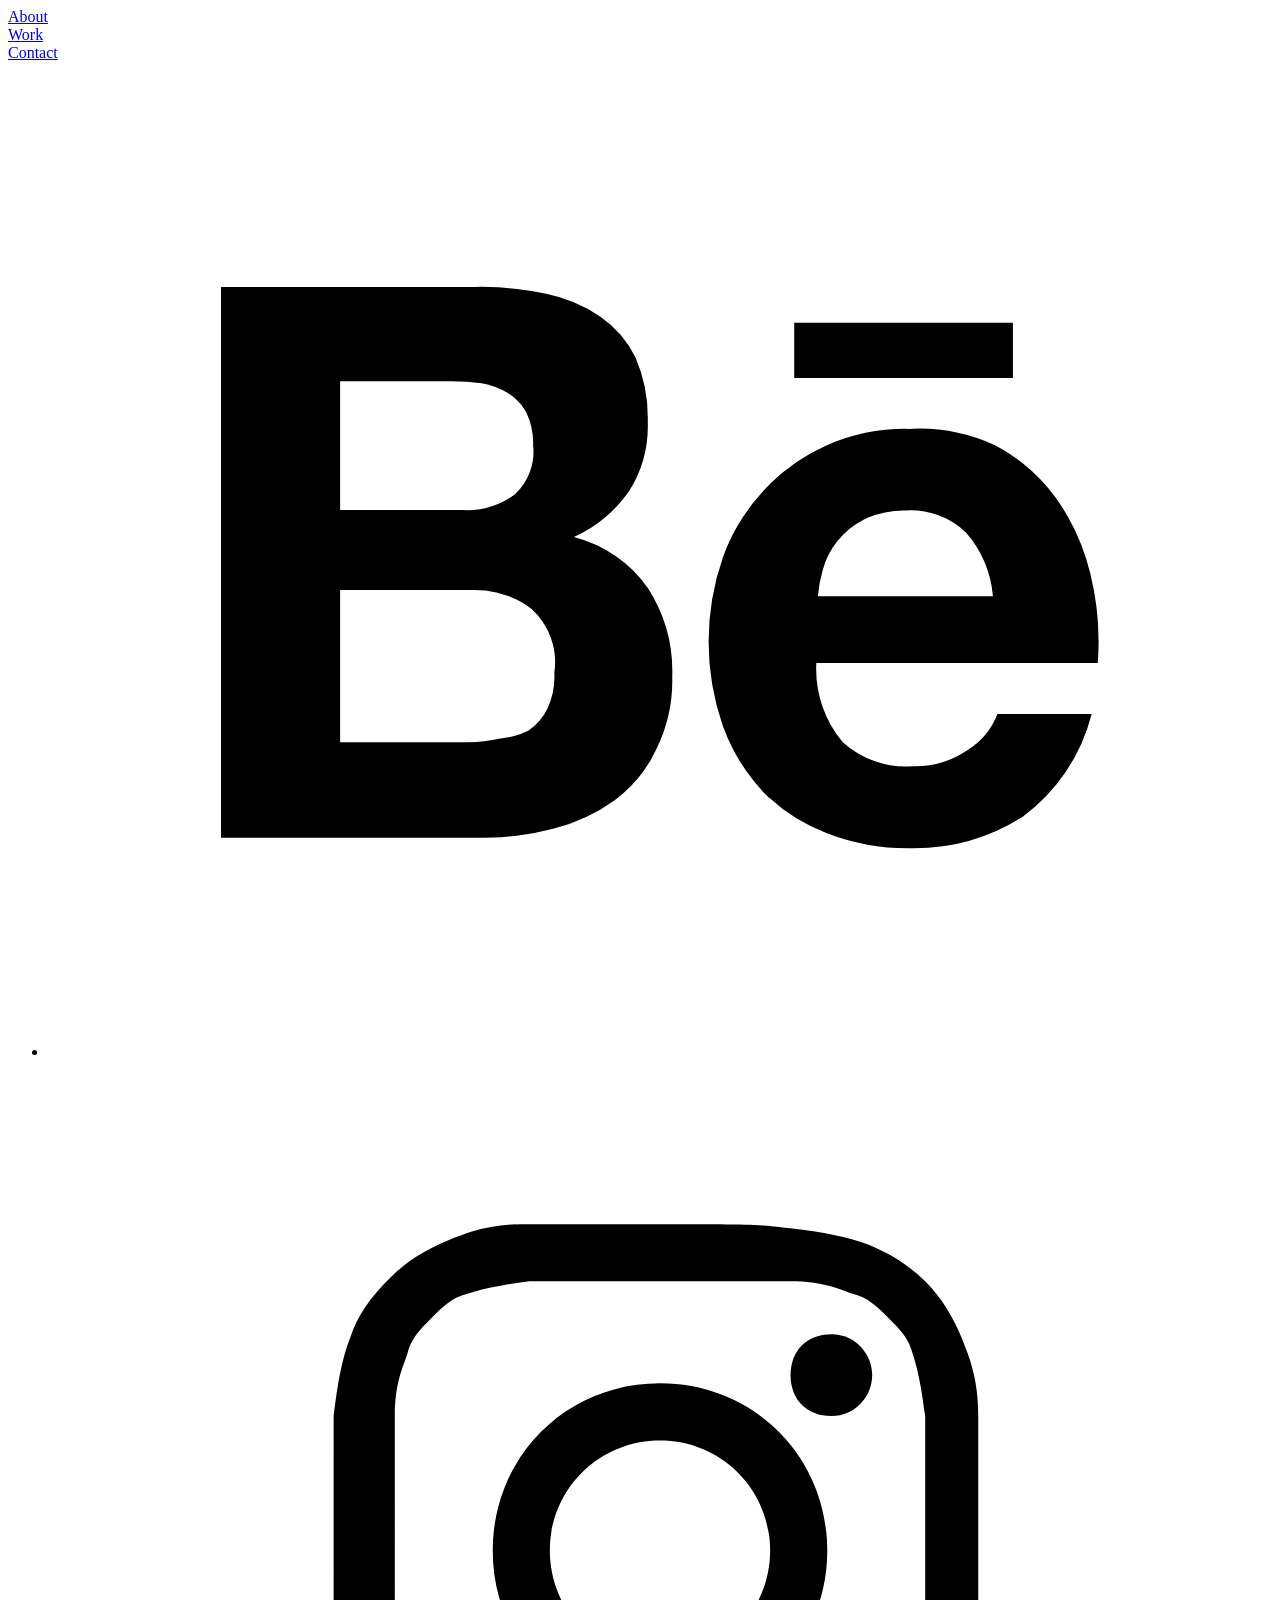
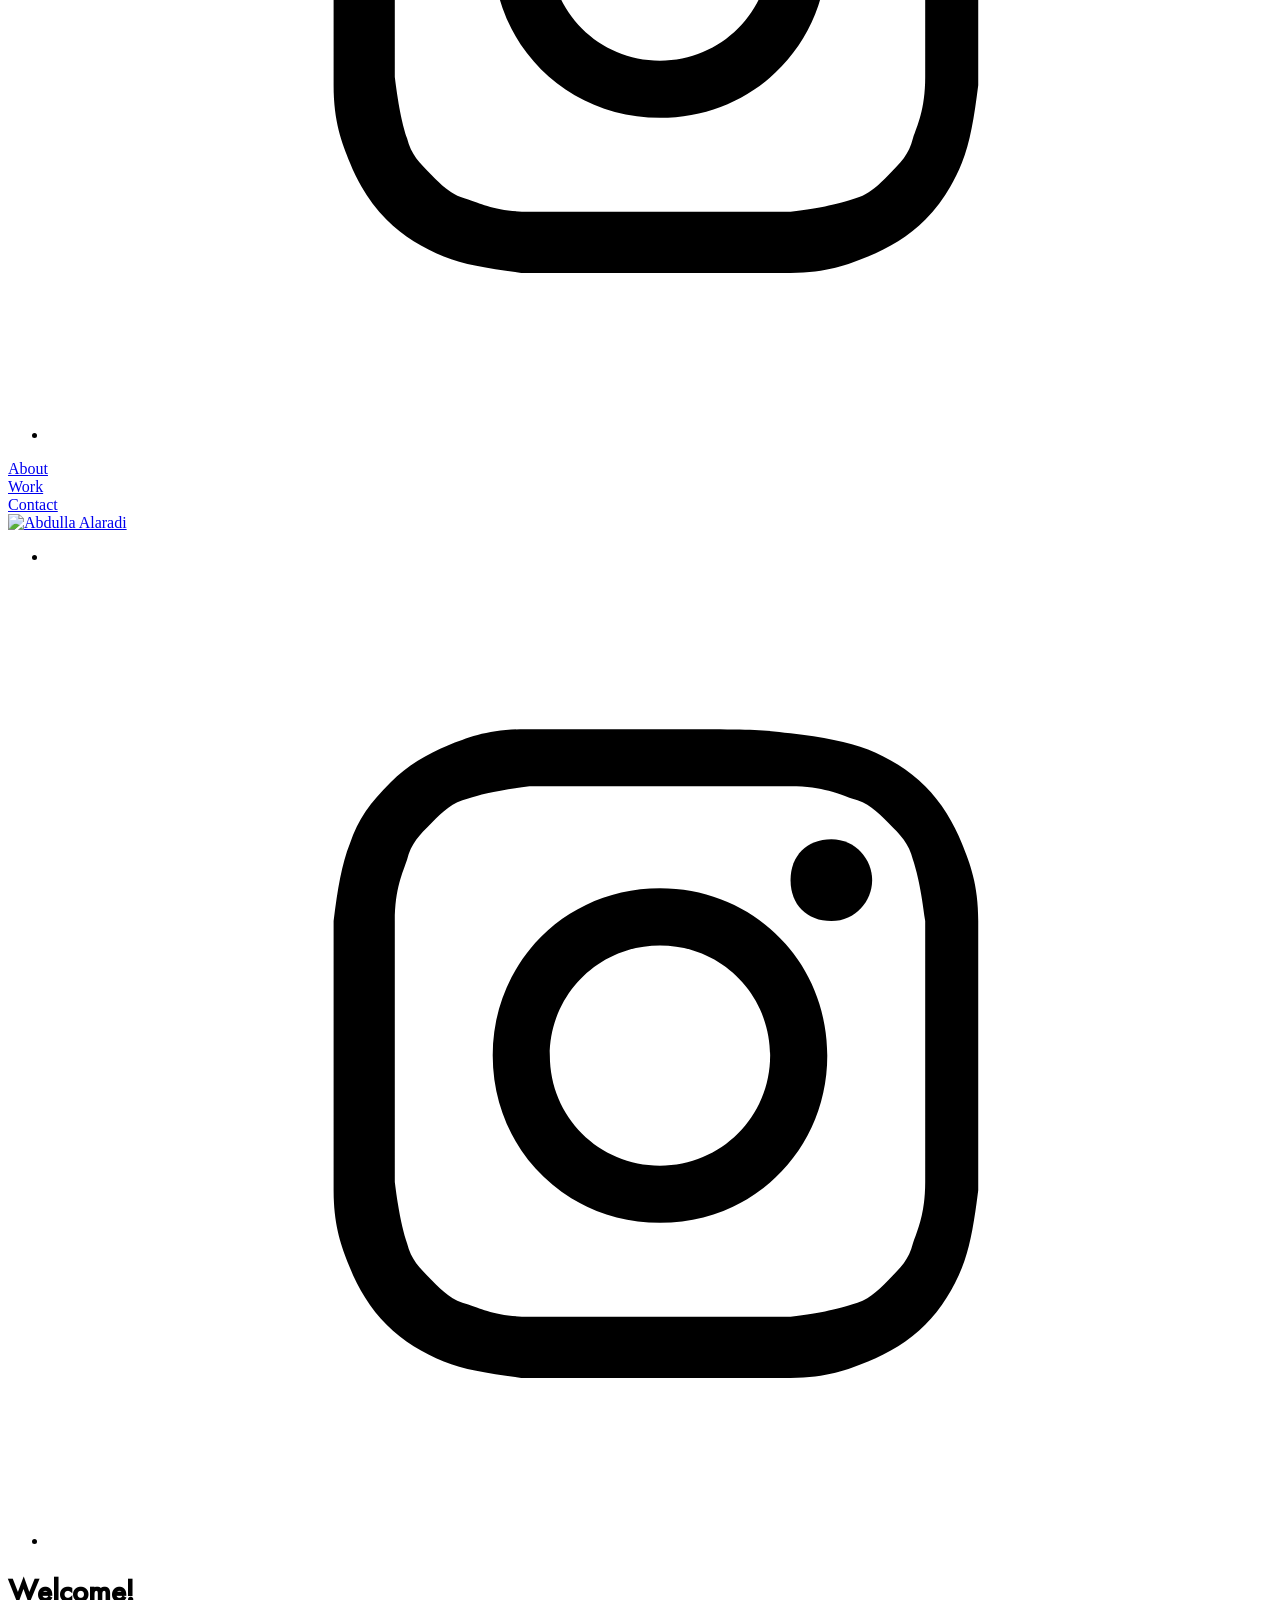
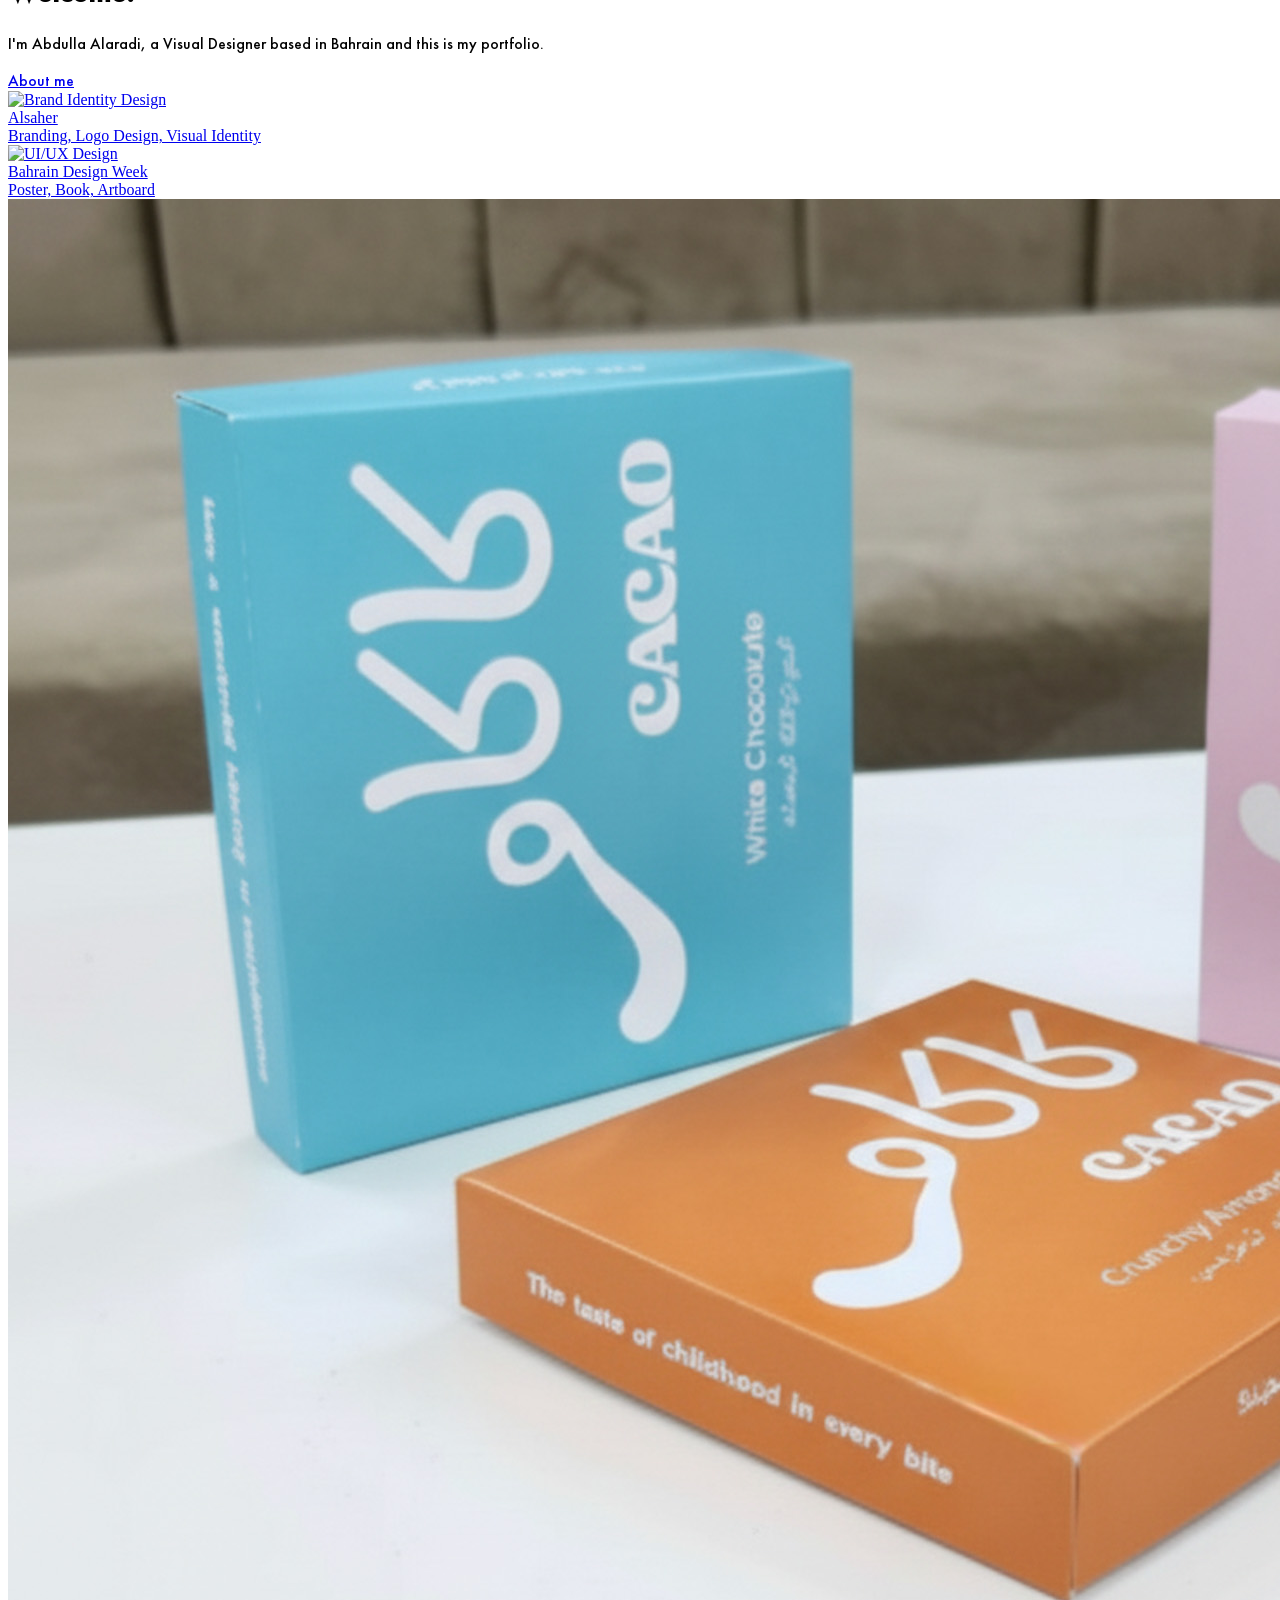
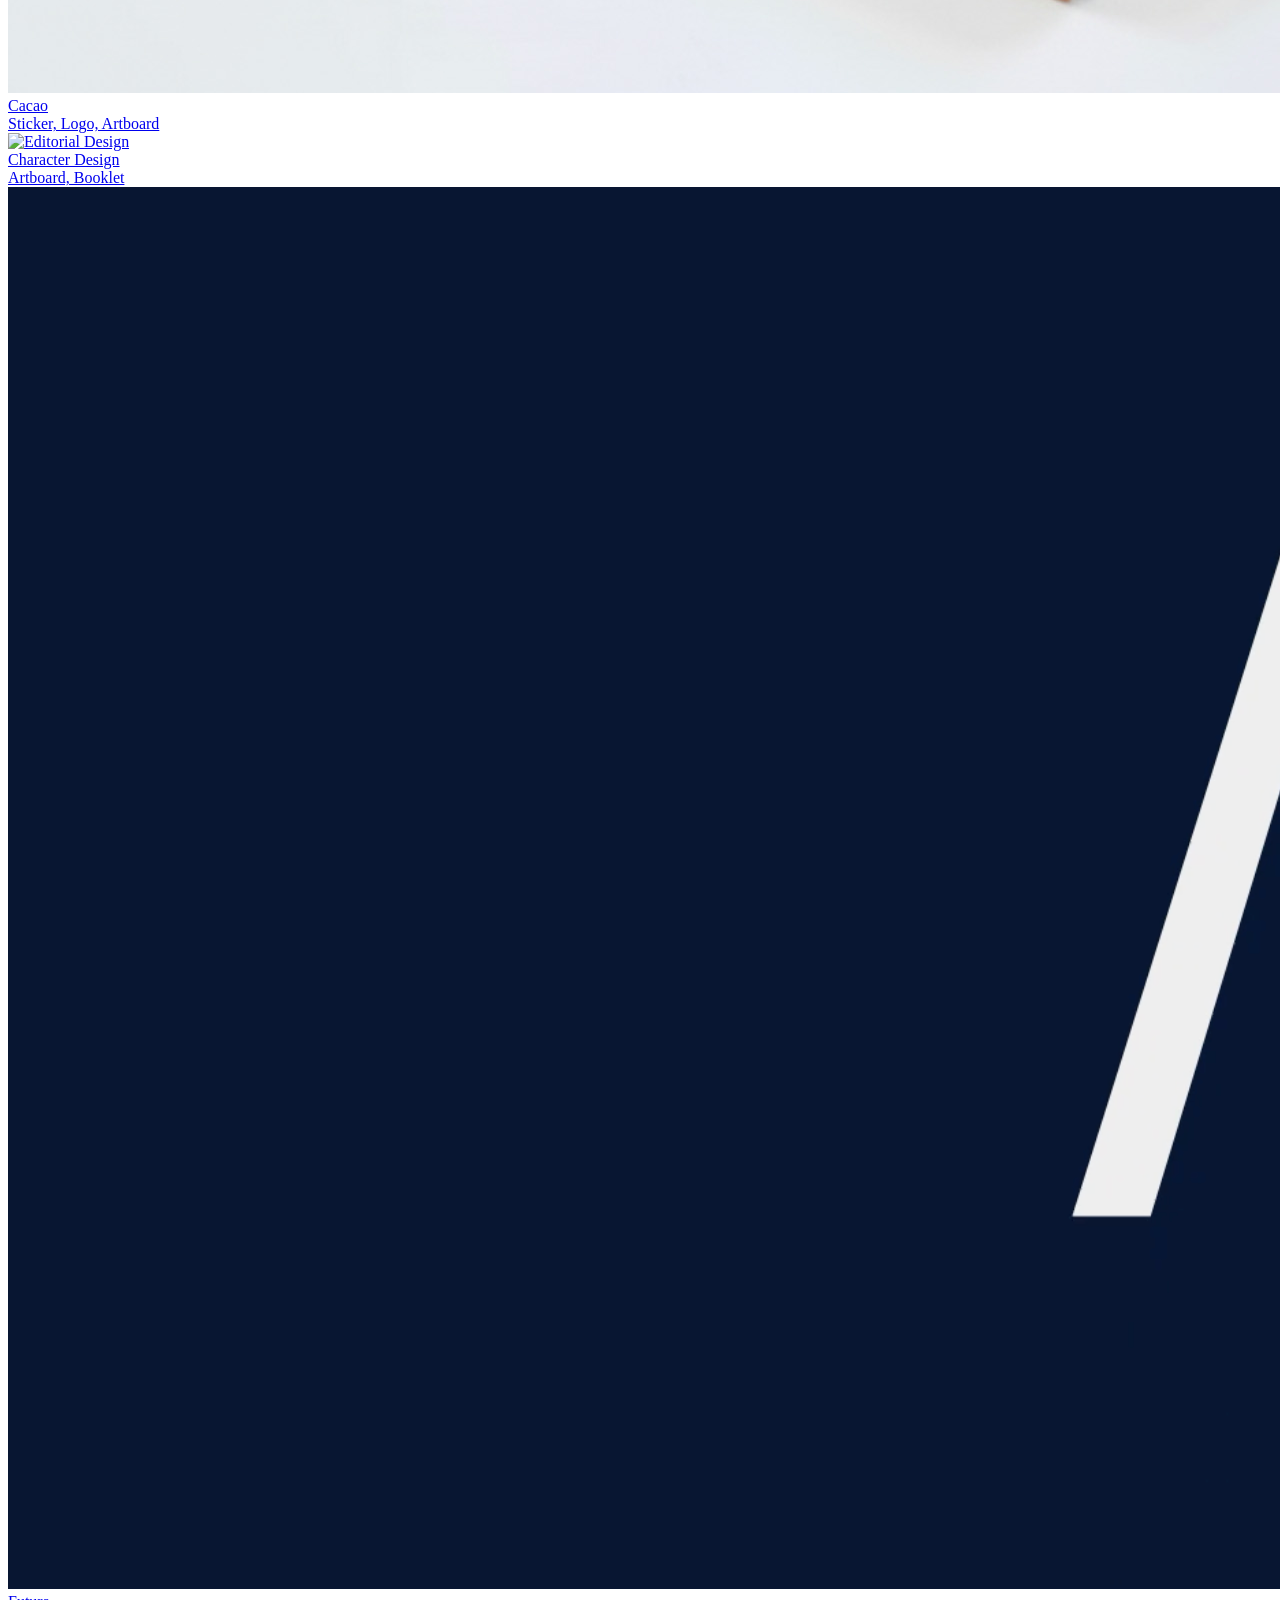
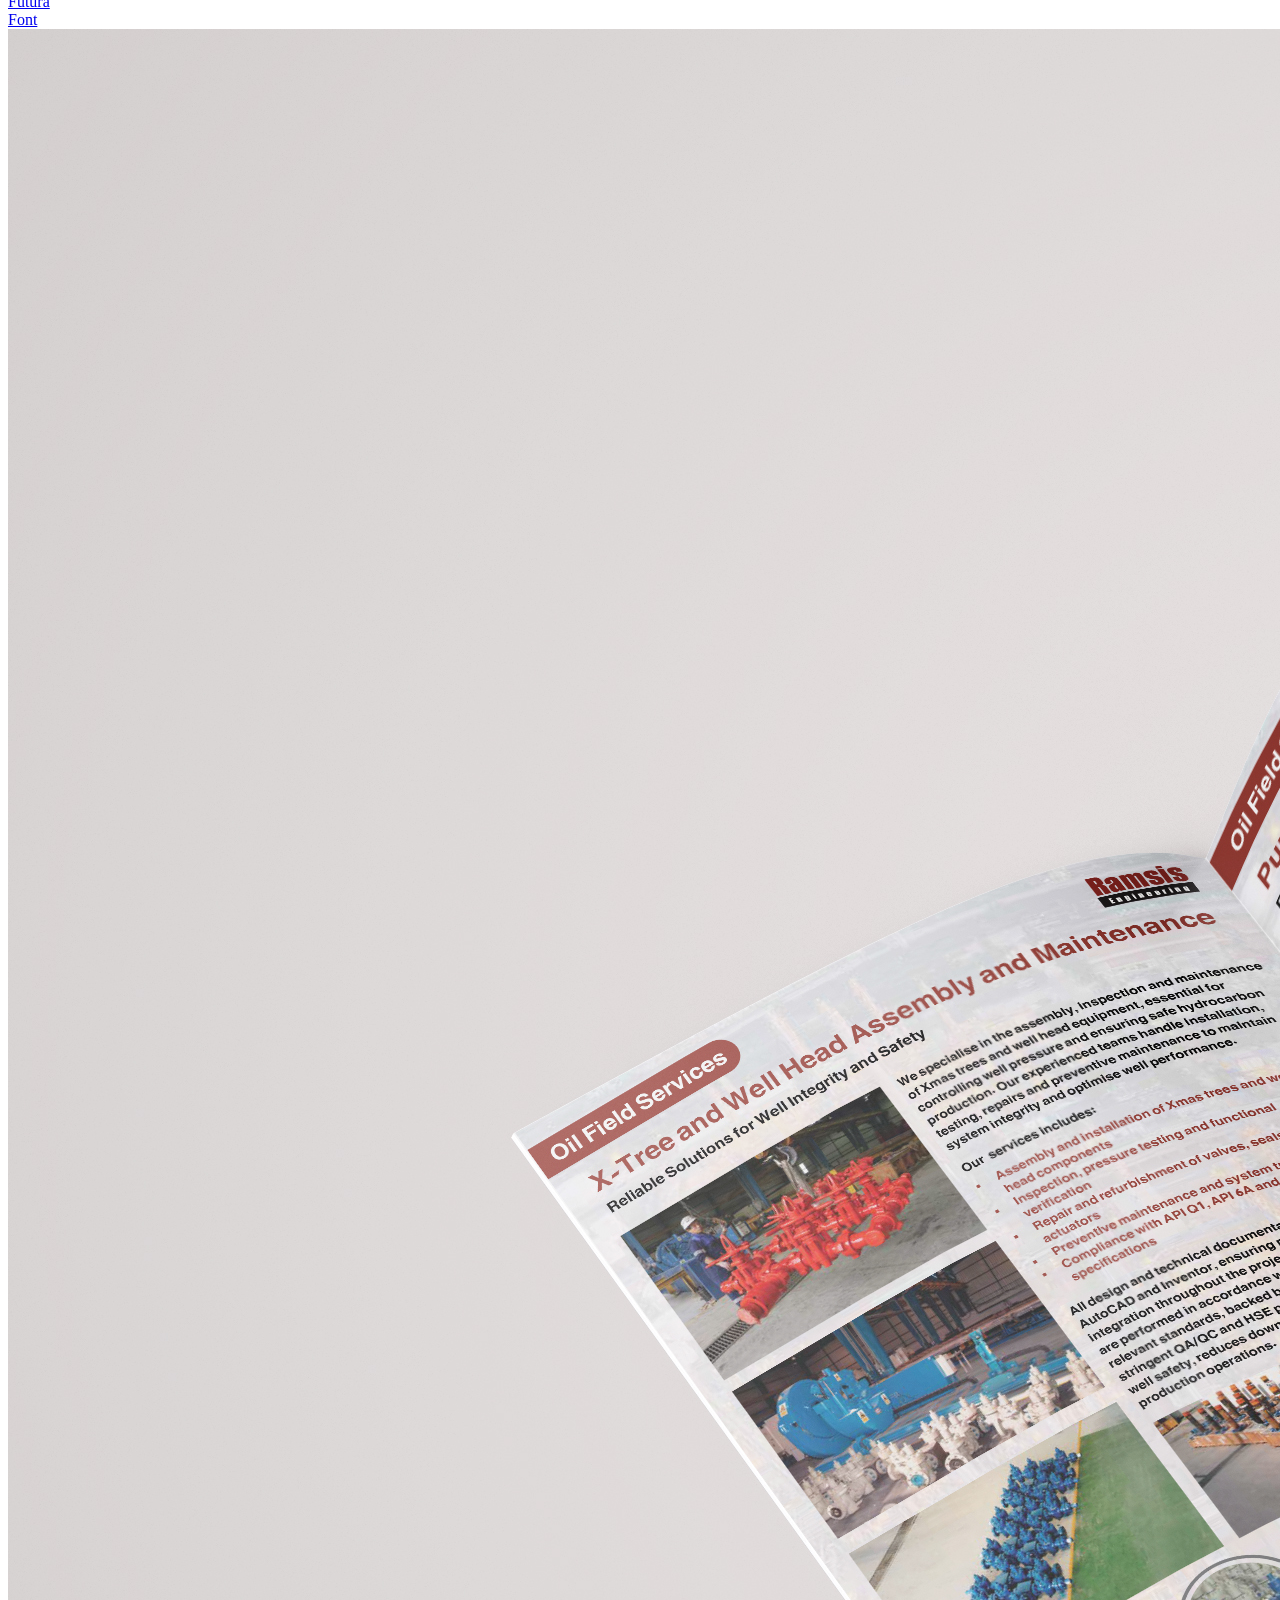
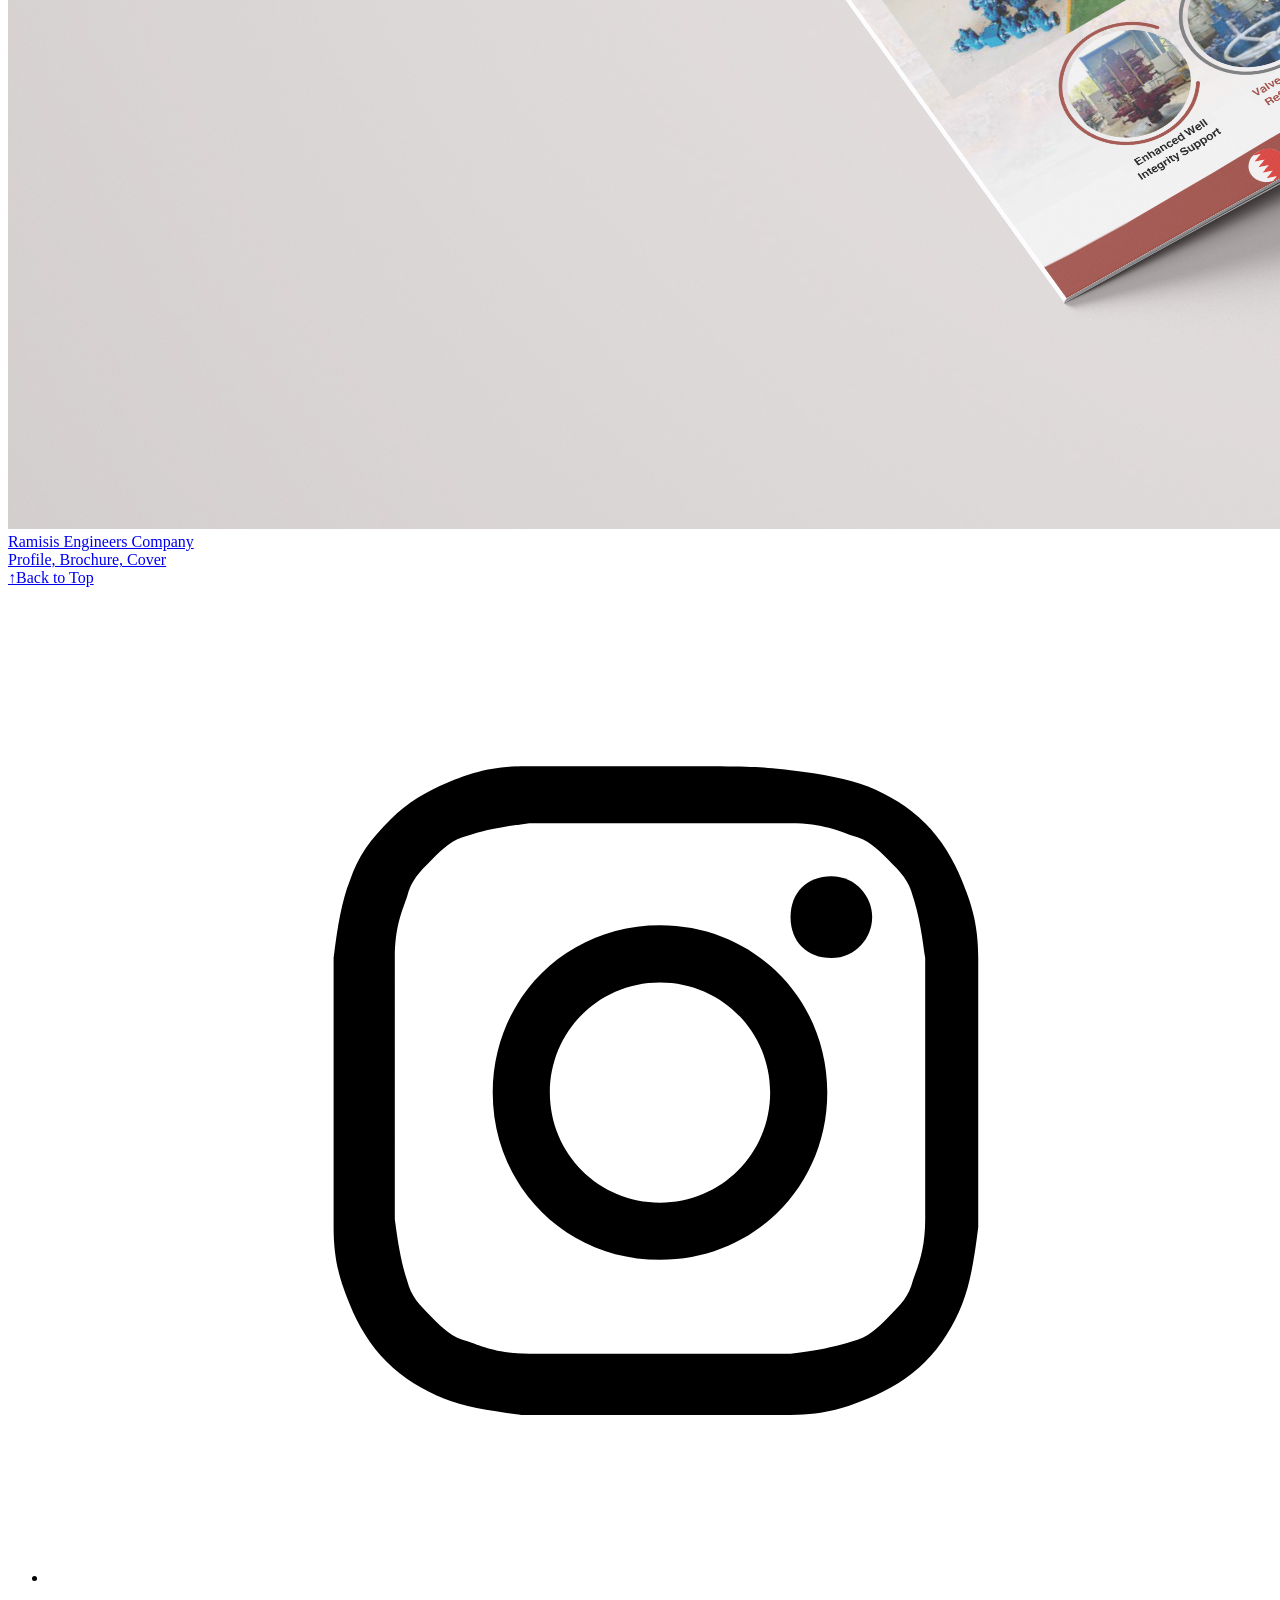
==== commit 15656443: "Add files via upload" ====
--- a/index.html
+++ b/index.html
@@ -14,13 +14,13 @@
   <meta charset="UTF-8" />
   <meta name="viewport" content="width=device-width, initial-scale=1" />
   <meta name="twitter:card" content="summary_large_image" />
-  <meta property="og:title" content="Abdullah Alaradi" />
+  <meta property="og:title" content="Abdulla Alaradi" />
   <meta property="og:description" content="Visual Designer Portfolio" />
   <!-- TODO: Replace with your own favicon -->
   <link rel="icon" href="[data-uri]" />
   <link rel="stylesheet" href="css/main.css" type="text/css" />
   <link rel="stylesheet" href="https://cdn.myportfolio.com/17724510-cbe1-40c3-926c-44cf8b555b38/182353b728787f57ca94a58cb420c6c01746655099.css?h=e7242c349417c267fc9df766552ab64e" type="text/css" />
-      <title>Abdullah Alaradi</title>
+      <title>Abdulla Alaradi</title>
     <script type="text/javascript" src="//use.typekit.net/ik/[base64].js?cb=35f77bfb8b50944859ea3d3804e7194e7a3173fb" async onload="
     try {
       window.Typekit.load();
@@ -29,7 +29,7 @@
     }
     "></script>
   <link rel="canonical" href="#" />
-  <title>Abdullah Alaradi - Portfolio</title>
+  <title>Abdulla Alaradi - Portfolio</title>
 </head>
 <body class="transition-enabled">
   <div class='page-background-video page-background-video-with-panel'></div>
@@ -96,7 +96,7 @@
       <div class="logo e2e-site-logo-text logo-image">
         <!-- TODO: Replace with your logo image path -->
         <a href="index.html" class="image-normal image-link">
-          <img src="images/logo.png" alt="Abdullah Alaradi">
+          <img src="images/logo.png" alt="Abdulla Alaradi">
         </a>
       </div>
     </div>
@@ -139,7 +139,7 @@
           <h1 class="js-inline-text-editable preserve-whitespace main-text rich-text module-text" style="font-family: 'FuturaPT', Arial, sans-serif;">Welcome!</h1>
         </div>
         <div>
-          <p class="js-inline-text-editable preserve-whitespace main-text rich-text module-text" style="font-family: 'FuturaPT', Arial, sans-serif;">I'm Abdullah Alaradi, a Visual Designer based in Bahrain and this is my portfolio.</p>
+          <p class="js-inline-text-editable preserve-whitespace main-text rich-text module-text" style="font-family: 'FuturaPT', Arial, sans-serif;">I'm Abdulla Alaradi, a Visual Designer based in Bahrain and this is my portfolio.</p>
         </div>
         <div class="masthead-buttons">
           <a href="about.html" class="masthead-button masthead-button-1 preserve-whitespace--nowrap" style="font-family: 'FuturaPT', Arial, sans-serif;">About me</a>
@@ -191,7 +191,7 @@
                     <div class="cover cover-normal">
                       <!-- TODO: Replace with your project image -->
                       <img class="cover__img" 
-                           src="images/BDW/main.jpg" 
+                           src="images/BDW/dadadaada.png" 
                            alt="UI/UX Design">
                     </div>
                   </div>
@@ -199,7 +199,7 @@
                 <div class="details-wrap">
                   <div class="details">
                     <div class="details-inner">
-                      <div class="title preserve-whitespace">BDW</div>
+                      <div class="title preserve-whitespace">Bahrain Design Week</div>
                       <div class="custom1 preserve-whitespace">Poster, Book, Artboard</div>
                     </div>
                   </div>
@@ -327,7 +327,7 @@
               </ul>
             </div>
             <div class="footer-text">
-              All Rights Reserved. Abdullah Alaradi 2025
+              All Rights Reserved. Abdulla Alaradi 2025
             </div>
           </footer>
         </main>
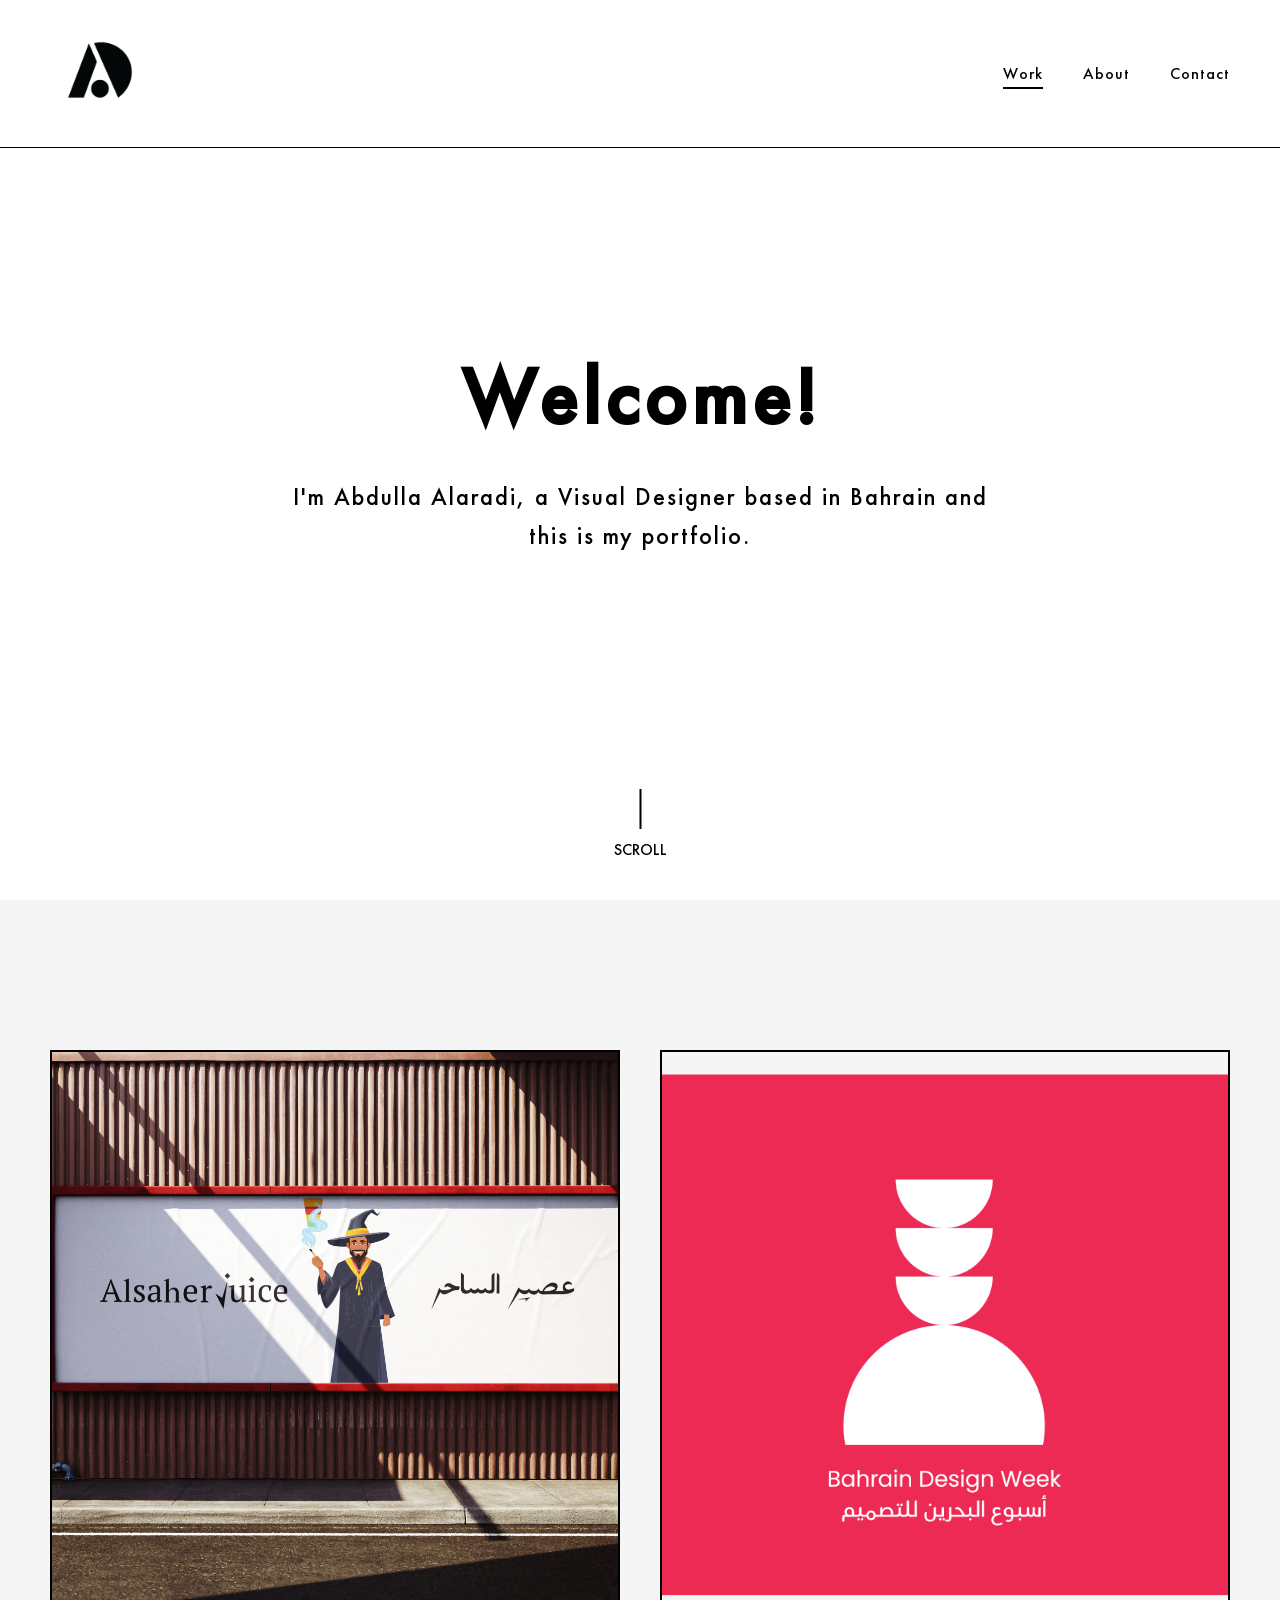
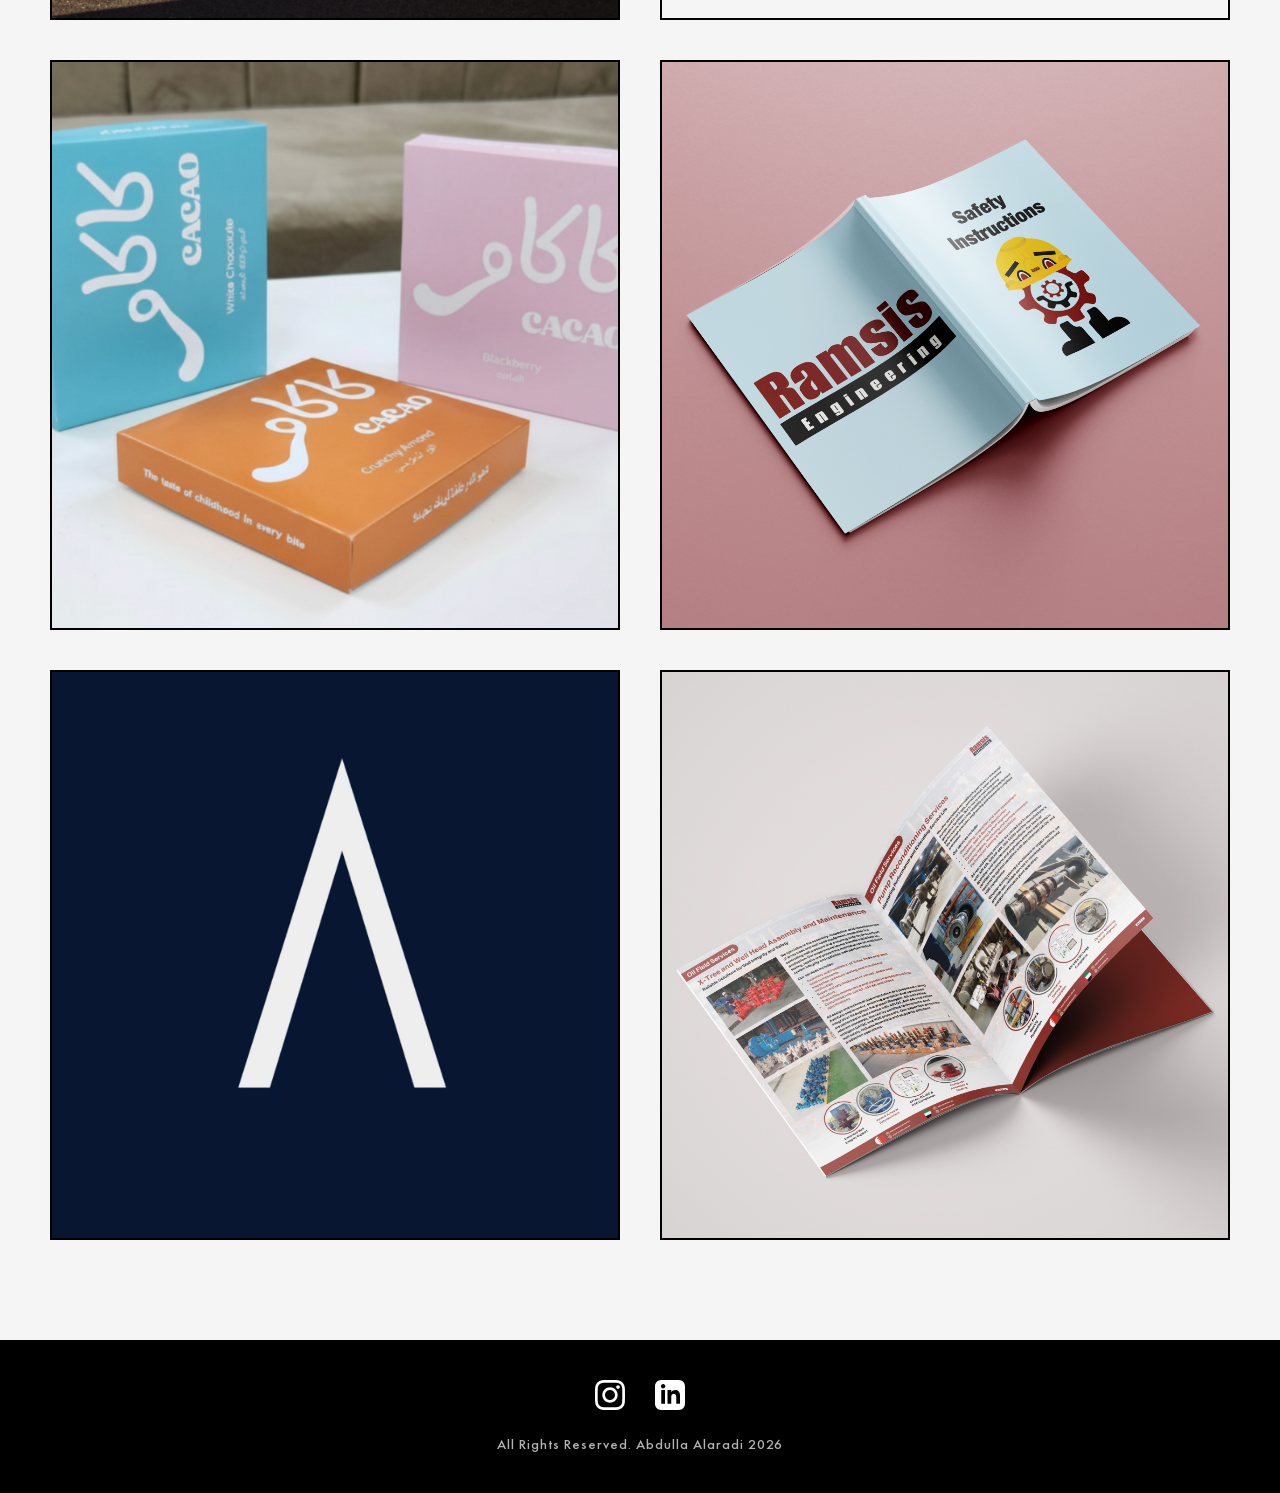
==== commit 974e9493: "Add files via upload" ====
--- a/index.html
+++ b/index.html
@@ -1,371 +1,603 @@
-<!DOCTYPE HTML>
-<html lang="en-US">
-<head>
-  <style>
-@font-face {
-    font-family: "FuturaPT";
-    src: url("futura-pt/my-font.woff") format("woff");
-        
-    font-weight: normal;
-    font-style: normal;
-}
-</style>
-
-  <meta charset="UTF-8" />
-  <meta name="viewport" content="width=device-width, initial-scale=1" />
-  <meta name="twitter:card" content="summary_large_image" />
-  <meta property="og:title" content="Abdulla Alaradi" />
-  <meta property="og:description" content="Visual Designer Portfolio" />
-  <!-- TODO: Replace with your own favicon -->
-  <link rel="icon" href="[data-uri]" />
-  <link rel="stylesheet" href="css/main.css" type="text/css" />
-  <link rel="stylesheet" href="https://cdn.myportfolio.com/17724510-cbe1-40c3-926c-44cf8b555b38/182353b728787f57ca94a58cb420c6c01746655099.css?h=e7242c349417c267fc9df766552ab64e" type="text/css" />
-      <title>Abdulla Alaradi</title>
-    <script type="text/javascript" src="//use.typekit.net/ik/[base64].js?cb=35f77bfb8b50944859ea3d3804e7194e7a3173fb" async onload="
-    try {
-      window.Typekit.load();
-    } catch (e) {
-      console.warn('Typekit not loaded.');
-    }
-    "></script>
-  <link rel="canonical" href="#" />
-  <title>Abdulla Alaradi - Portfolio</title>
-</head>
-<body class="transition-enabled">
-  <div class='page-background-video page-background-video-with-panel'></div>
-  
-  <!-- Mobile Navigation -->
-  <div class="js-responsive-nav">
-    <div class="responsive-nav has-social">
-      <div class="close-responsive-click-area js-close-responsive-nav">
-        <div class="close-responsive-button"></div>
-      </div>
-      <nav class="nav-container">
-        <div class="page-title">
-          <a href="about.html">About</a>
-        </div>
-        <div class="gallery-title">
-          <a href="index.html" class="active">Work</a>
-        </div>
-        <div class="page-title">
-          <a href="contact.html">Contact</a>
-        </div>
-      </nav>
-      <div class="social pf-nav-social">
-        <ul>
-          <li>
-            <!-- TODO: Add your Behance link -->
-            <a href="#" target="_blank">
-              <svg xmlns="http://www.w3.org/2000/svg" viewBox="0 0 30 24" class="icon">
-                <path d="M18.83,14.38a2.78,2.78,0,0,0,.65,1.9,2.31,2.31,0,0,0,1.7.59,2.31,2.31,0,0,0,1.38-.41,1.79,1.79,0,0,0,.71-0.87h2.31a4.48,4.48,0,0,1-1.71,2.53,5,5,0,0,1-2.78.76,5.53,5.53,0,0,1-2-.37,4.34,4.34,0,0,1-1.55-1,4.77,4.77,0,0,1-1-1.63,6.29,6.29,0,0,1,0-4.13,4.83,4.83,0,0,1,1-1.64A4.64,4.64,0,0,1,19.09,9a4.86,4.86,0,0,1,2-.4A4.5,4.5,0,0,1,23.21,9a4.36,4.36,0,0,1,1.5,1.3,5.39,5.39,0,0,1,.84,1.86,7,7,0,0,1,.18,2.18h-6.9Zm3.67-3.24A1.94,1.94,0,0,0,21,10.6a2.26,2.26,0,0,0-1,.22,2,2,0,0,0-.66.54,1.94,1.94,0,0,0-.35.69,3.47,3.47,0,0,0-.12.65h4.29A2.75,2.75,0,0,0,22.5,11.14ZM18.29,6h5.36V7.35H18.29V6ZM13.89,17.7a4.4,4.4,0,0,1-1.51.7,6.44,6.44,0,0,1-1.73.22H4.24V5.12h6.24a7.7,7.7,0,0,1,1.73.17,3.67,3.67,0,0,1,1.33.56,2.6,2.6,0,0,1,.86,1,3.74,3.74,0,0,1,.3,1.58,3,3,0,0,1-.46,1.7,3.33,3.33,0,0,1-1.35,1.12,3.19,3.19,0,0,1,1.82,1.26,3.79,3.79,0,0,1,.59,2.17,3.79,3.79,0,0,1-.39,1.77A3.24,3.24,0,0,1,13.89,17.7ZM11.72,8.19a1.25,1.25,0,0,0-.45-0.47,1.88,1.88,0,0,0-.64-0.24,5.5,5.5,0,0,0-.76-0.05H7.16v3.16h3a2,2,0,0,0,1.28-.38A1.43,1.43,0,0,0,11.89,9,1.73,1.73,0,0,0,11.72,8.19ZM11.84,13a2.39,2.39,0,0,0-1.52-.45H7.16v3.73h3.11a3.61,3.61,0,0,0,.82-0.09A2,2,0,0,0,11.77,16a1.39,1.39,0,0,0,.47-0.54,1.85,1.85,0,0,0,.17-0.88A1.77,1.77,0,0,0,11.84,13Z"/>
-              </svg>
-            </a>
-          </li>
-          <li>
-            <!-- TODO: Add your Instagram link -->
-            <a href="https://www.instagram.com/abdulla__designs?igsh=a2JhZXc5c2tiamdq" target="_blank">
-              <svg xmlns="http://www.w3.org/2000/svg" viewBox="0 0 30 24" class="icon">
-                <g>
-                  <path d="M15,5.4c2.1,0,2.4,0,3.2,0c0.8,0,1.2,0.2,1.5,0.3c0.4,0.1,0.6,0.3,0.9,0.6c0.3,0.3,0.5,0.5,0.6,0.9c0.1,0.3,0.2,0.7,0.3,1.5c0,0.8,0,1.1,0,3.2s0,2.4,0,3.2c0,0.8-0.2,1.2-0.3,1.5c-0.1,0.4-0.3,0.6-0.6,0.9c-0.3,0.3-0.5,0.5-0.9,0.6c-0.3,0.1-0.7,0.2-1.5,0.3c-0.8,0-1.1,0-3.2,0s-2.4,0-3.2,0c-0.8,0-1.2-0.2-1.5-0.3c-0.4-0.1-0.6-0.3-0.9-0.6c-0.3-0.3-0.5-0.5-0.6-0.9c-0.1-0.3-0.2-0.7-0.3-1.5c0-0.8,0-1.1,0-3.2s0-2.4,0-3.2c0-0.8,0.2-1.2,0.3-1.5c0.1-0.4,0.3-0.6,0.6-0.9c0.3-0.3,0.5-0.5,0.9-0.6c0.3-0.1,0.7-0.2,1.5-0.3C12.6,5.4,12.9,5.4,15,5.4 M15,4c-2.2,0-2.4,0-3.3,0c-0.9,0-1.4,0.2-1.9,0.4c-0.5,0.2-1,0.5-1.4,0.9C7.9,5.8,7.6,6.2,7.4,6.8C7.2,7.3,7.1,7.9,7,8.7C7,9.6,7,9.8,7,12s0,2.4,0,3.3c0,0.9,0.2,1.4,0.4,1.9c0.2,0.5,0.5,1,0.9,1.4c0.4,0.4,0.9,0.7,1.4,0.9c0.5,0.2,1.1,0.3,1.9,0.4c0.9,0,1.1,0,3.3,0s2.4,0,3.3,0c0.9,0,1.4-0.2,1.9-0.4c0.5-0.2,1-0.5,1.4-0.9c0.4-0.4,0.7-0.9,0.9-1.4c0.2-0.5,0.3-1.1,0.4-1.9c0-0.9,0-1.1,0-3.3s0-2.4,0-3.3c0-0.9-0.2-1.4-0.4-1.9c-0.2-0.5-0.5-1-0.9-1.4c-0.4-0.4-0.9-0.7-1.4-0.9c-0.5-0.2-1.1-0.3-1.9-0.4C17.4,4,17.2,4,15,4L15,4L15,4z"/>
-                  <path d="M15,7.9c-2.3,0-4.1,1.8-4.1,4.1s1.8,4.1,4.1,4.1s4.1-1.8,4.1-4.1S17.3,7.9,15,7.9L15,7.9z M15,14.7c-1.5,0-2.7-1.2-2.7-2.7c0-1.5,1.2-2.7,2.7-2.7s2.7,1.2,2.7,2.7C17.7,13.5,16.5,14.7,15,14.7L15,14.7z"/>
-                  <path d="M20.2,7.7c0,0.5-0.4,1-1,1s-1-0.4-1-1s0.4-1,1-1S20.2,7.2,20.2,7.7L20.2,7.7z"/>
-                </g>
-              </svg>
-            </a>
-          </li>
-        </ul>
-      </div>
-    </div>
-  </div>
-
-  <!-- Desktop Header -->
-  <header class="site-header js-site-header js-fixed-nav">
-    <nav class="nav-container">
-      <div class="page-title">
-        <a href="about.html">About</a>
-      </div>
-      <div class="gallery-title">
-        <a href="index.html" class="active">Work</a>
-      </div>
-      <div class="page-title">
-        <a href="contact.html">Contact</a>
-      </div>
-    </nav>
-    
-    <div class="logo-wrap">
-      <div class="logo e2e-site-logo-text logo-image">
-        <!-- TODO: Replace with your logo image path -->
-        <a href="index.html" class="image-normal image-link">
-          <img src="images/logo.png" alt="Abdulla Alaradi">
-        </a>
-      </div>
-    </div>
-    
-    <div class="social pf-nav-social">
-      <ul>
-        <li>
-        </li>
-        <li>
-          <!-- TODO: Add your Instagram link -->
-          <a href="https://www.instagram.com/abdulla__designs?igsh=a2JhZXc5c2tiamdq" target="_blank">
-            <svg xmlns="http://www.w3.org/2000/svg" viewBox="0 0 30 24" class="icon">
-              <g>
-                <path d="M15,5.4c2.1,0,2.4,0,3.2,0c0.8,0,1.2,0.2,1.5,0.3c0.4,0.1,0.6,0.3,0.9,0.6c0.3,0.3,0.5,0.5,0.6,0.9c0.1,0.3,0.2,0.7,0.3,1.5c0,0.8,0,1.1,0,3.2s0,2.4,0,3.2c0,0.8-0.2,1.2-0.3,1.5c-0.1,0.4-0.3,0.6-0.6,0.9c-0.3,0.3-0.5,0.5-0.9,0.6c-0.3,0.1-0.7,0.2-1.5,0.3c-0.8,0-1.1,0-3.2,0s-2.4,0-3.2,0c-0.8,0-1.2-0.2-1.5-0.3c-0.4-0.1-0.6-0.3-0.9-0.6c-0.3-0.3-0.5-0.5-0.6-0.9c-0.1-0.3-0.2-0.7-0.3-1.5c0-0.8,0-1.1,0-3.2s0-2.4,0-3.2c0-0.8,0.2-1.2,0.3-1.5c0.1-0.4,0.3-0.6,0.6-0.9c0.3-0.3,0.5-0.5,0.9-0.6c0.3-0.1,0.7-0.2,1.5-0.3C12.6,5.4,12.9,5.4,15,5.4 M15,4c-2.2,0-2.4,0-3.3,0c-0.9,0-1.4,0.2-1.9,0.4c-0.5,0.2-1,0.5-1.4,0.9C7.9,5.8,7.6,6.2,7.4,6.8C7.2,7.3,7.1,7.9,7,8.7C7,9.6,7,9.8,7,12s0,2.4,0,3.3c0,0.9,0.2,1.4,0.4,1.9c0.2,0.5,0.5,1,0.9,1.4c0.4,0.4,0.9,0.7,1.4,0.9c0.5,0.2,1.1,0.3,1.9,0.4c0.9,0,1.1,0,3.3,0s2.4,0,3.3,0c0.9,0,1.4-0.2,1.9-0.4c0.5-0.2,1-0.5,1.4-0.9c0.4-0.4,0.7-0.9,0.9-1.4c0.2-0.5,0.3-1.1,0.4-1.9c0-0.9,0-1.1,0-3.3s0-2.4,0-3.3c0-0.9-0.2-1.4-0.4-1.9c-0.2-0.5-0.5-1-0.9-1.4c-0.4-0.4-0.9-0.7-1.4-0.9c-0.5-0.2-1.1-0.3-1.9-0.4C17.4,4,17.2,4,15,4L15,4L15,4z"/>
-                <path d="M15,7.9c-2.3,0-4.1,1.8-4.1,4.1s1.8,4.1,4.1,4.1s4.1-1.8,4.1-4.1S17.3,7.9,15,7.9L15,7.9z M15,14.7c-1.5,0-2.7-1.2-2.7-2.7c0-1.5,1.2-2.7,2.7-2.7s2.7,1.2,2.7,2.7C17.7,13.5,16.5,14.7,15,14.7L15,14.7z"/>
-                <path d="M20.2,7.7c0,0.5-0.4,1-1,1s-1-0.4-1-1s0.4-1,1-1S20.2,7.2,20.2,7.7L20.2,7.7z"/>
-              </g>
-            </svg>
-          </a>
-        </li>
-      </ul>
-    </div>
-    
-    <div class="hamburger-click-area js-hamburger">
-      <div class="hamburger">
-        <i></i>
-        <i></i>
-        <i></i>
-      </div>
-    </div>
-  </header>
-  
-  <div class="header-placeholder"></div>
-
-  <!-- Masthead Section -->
-  <div class="masthead js-masthead-fixed">
-    <div class="masthead-contents">
-      <div class="masthead-text js-masthead-text">
-        <div>
-          <h1 class="js-inline-text-editable preserve-whitespace main-text rich-text module-text" style="font-family: 'FuturaPT', Arial, sans-serif;">Welcome!</h1>
-        </div>
-        <div>
-          <p class="js-inline-text-editable preserve-whitespace main-text rich-text module-text" style="font-family: 'FuturaPT', Arial, sans-serif;">I'm Abdulla Alaradi, a Visual Designer based in Bahrain and this is my portfolio.</p>
-        </div>
-        <div class="masthead-buttons">
-          <a href="about.html" class="masthead-button masthead-button-1 preserve-whitespace--nowrap" style="font-family: 'FuturaPT', Arial, sans-serif;">About me</a>
-        </div>
-        <div class="masthead-arrow-container js-masthead-arrow">
-          <div class="masthead-arrow"></div>
-        </div>
-      </div>
-    </div>
-  </div>
-  <div class="masthead-placeholder"></div>
-
-  <!-- Main Content -->
-  <div class="site-wrap cfix js-site-wrap">
-    <div class="site-container">
-      <div class="site-content e2e-site-content">
-        <main>
-          <section class="project-covers">
-            
-            <!-- Project 1: Brand Identity Design -->
-            <a class="project-cover js-project-cover-touch hold-space" href="project1.html">
-              <div class="cover-content-container">
-                <div class="cover-image-wrap">
-                  <div class="cover-image">
-                    <div class="cover cover-normal">
-                      <!-- TODO: Replace with your project image -->
-                      <img class="cover__img js-lazy" 
-                           src="images/Alsaher/main.jpg" 
-                           alt="Brand Identity Design">
-                    </div>
-                  </div>
-                </div>
-                <div class="details-wrap">
-                  <div class="details">
-                    <div class="details-inner">
-                      <div class="title preserve-whitespace">Alsaher</div>
-                      <div class="custom1 preserve-whitespace">Branding, Logo Design, Visual Identity</div>
-                    </div>
-                  </div>
-                </div>
-              </div>
-            </a>
-
-            <!-- Project 2: UI/UX Design -->
-            <a class="project-cover js-project-cover-touch hold-space" href="project2.html">
-              <div class="cover-content-container">
-                <div class="cover-image-wrap">
-                  <div class="cover-image">
-                    <div class="cover cover-normal">
-                      <!-- TODO: Replace with your project image -->
-                      <img class="cover__img" 
-                           src="images/BDW/dadadaada.png" 
-                           alt="UI/UX Design">
-                    </div>
-                  </div>
-                </div>
-                <div class="details-wrap">
-                  <div class="details">
-                    <div class="details-inner">
-                      <div class="title preserve-whitespace">Bahrain Design Week</div>
-                      <div class="custom1 preserve-whitespace">Poster, Book, Artboard</div>
-                    </div>
-                  </div>
-                </div>
-              </div>
-            </a>
-
-            <!-- Project 3: Packaging Design -->
-            <a class="project-cover js-project-cover-touch hold-space" href="project3.html">
-              <div class="cover-content-container">
-                <div class="cover-image-wrap">
-                  <div class="cover-image">
-                    <div class="cover cover-normal">
-                      <!-- TODO: Replace with your project image -->
-                      <img class="cover__img js-lazy" 
-                           src="images/CACAO/main.jpg" 
-                           alt="Packaging Design">
-                    </div>
-                  </div>
-                </div>
-                <div class="details-wrap">
-                  <div class="details">
-                    <div class="details-inner">
-                      <div class="title preserve-whitespace">Cacao</div>
-                      <div class="custom1 preserve-whitespace">Sticker, Logo, Artboard</div>
-                    </div>
-                  </div>
-                </div>
-              </div>
-            </a>
-
-            <!-- Project 4: Editorial Design -->
-            <a class="project-cover js-project-cover-touch hold-space" href="project4.html">
-              <div class="cover-content-container">
-                <div class="cover-image-wrap">
-                  <div class="cover-image">
-                    <div class="cover cover-normal">
-                      <!-- TODO: Replace with your project image -->
-                      <img class="cover__img js-lazy" 
-                           src="images/Character Design/main.jpg" 
-                           alt="Editorial Design">
-                    </div>
-                  </div>
-                </div>
-                <div class="details-wrap">
-                  <div class="details">
-                    <div class="details-inner">
-                      <div class="title preserve-whitespace">Character Design</div>
-                      <div class="custom1 preserve-whitespace">Artboard, Booklet</div>
-                    </div>
-                  </div>
-                </div>
-              </div>
-            </a>
-
-            <!-- Project 5: Motion Graphics -->
-            <a class="project-cover js-project-cover-touch hold-space" href="project5.html">
-              <div class="cover-content-container">
-                <div class="cover-image-wrap">
-                  <div class="cover-image">
-                    <div class="cover cover-normal">
-                      <!-- TODO: Replace with your project image -->
-                      <img class="cover__img js-lazy" 
-                           src="images/FUTURA/main.png" 
-                           alt="Motion Graphics">
-                    </div>
-                  </div>
-                </div>
-                <div class="details-wrap">
-                  <div class="details">
-                    <div class="details-inner">
-                      <div class="title preserve-whitespace">Futura</div>
-                      <div class="custom1 preserve-whitespace">Font</div>
-                    </div>
-                  </div>
-                </div>
-              </div>
-            </a>
-
-            <!-- Project 6: Illustration -->
-            <a class="project-cover js-project-cover-touch hold-space" href="project6.html">
-              <div class="cover-content-container">
-                <div class="cover-image-wrap">
-                  <div class="cover-image">
-                    <div class="cover cover-normal">
-                      <!-- TODO: Replace with your project image -->
-                      <img class="cover__img js-lazy" 
-                           src="images/Ramsis Engineers Company Profile/main.jpg" 
-                           alt="Illustration">
-                    </div>
-                  </div>
-                </div>
-                <div class="details-wrap">
-                  <div class="details">
-                    <div class="details-inner">
-                      <div class="title preserve-whitespace">Ramisis Engineers Company</div>
-                      <div class="custom1 preserve-whitespace">Profile, Brochure, Cover</div>
-                    </div>
-                  </div>
-                </div>
-              </div>
-            </a>
-
-          </section>
-          
-          <section class="back-to-top">
-            <a href="#"><span class="arrow">&uarr;</span><span class="preserve-whitespace">Back to Top</span></a>
-          </section>
-          
-          <footer class="site-footer">
-            <div class="social pf-footer-social">
-              <ul>
-                <li>
-                  <!-- TODO: Add your Instagram link -->
-                  <a href="https://www.instagram.com/abdulla__designs?igsh=a2JhZXc5c2tiamdq" target="_blank">
-                    <svg xmlns="http://www.w3.org/2000/svg" viewBox="0 0 30 24" class="icon">
-                      <g>
-                        <path d="M15,5.4c2.1,0,2.4,0,3.2,0c0.8,0,1.2,0.2,1.5,0.3c0.4,0.1,0.6,0.3,0.9,0.6c0.3,0.3,0.5,0.5,0.6,0.9c0.1,0.3,0.2,0.7,0.3,1.5c0,0.8,0,1.1,0,3.2s0,2.4,0,3.2c0,0.8-0.2,1.2-0.3,1.5c-0.1,0.4-0.3,0.6-0.6,0.9c-0.3,0.3-0.5,0.5-0.9,0.6c-0.3,0.1-0.7,0.2-1.5,0.3c-0.8,0-1.1,0-3.2,0s-2.4,0-3.2,0c-0.8,0-1.2-0.2-1.5-0.3c-0.4-0.1-0.6-0.3-0.9-0.6c-0.3-0.3-0.5-0.5-0.6-0.9c-0.1-0.3-0.2-0.7-0.3-1.5c0-0.8,0-1.1,0-3.2s0-2.4,0-3.2c0-0.8,0.2-1.2,0.3-1.5c0.1-0.4,0.3-0.6,0.6-0.9c0.3-0.3,0.5-0.5,0.9-0.6c0.3-0.1,0.7-0.2,1.5-0.3C12.6,5.4,12.9,5.4,15,5.4 M15,4c-2.2,0-2.4,0-3.3,0c-0.9,0-1.4,0.2-1.9,0.4c-0.5,0.2-1,0.5-1.4,0.9C7.9,5.8,7.6,6.2,7.4,6.8C7.2,7.3,7.1,7.9,7,8.7C7,9.6,7,9.8,7,12s0,2.4,0,3.3c0,0.9,0.2,1.4,0.4,1.9c0.2,0.5,0.5,1,0.9,1.4c0.4,0.4,0.9,0.7,1.4,0.9c0.5,0.2,1.1,0.3,1.9,0.4c0.9,0,1.1,0,3.3,0s2.4,0,3.3,0c0.9,0,1.4-0.2,1.9-0.4c0.5-0.2,1-0.5,1.4-0.9c0.4-0.4,0.7-0.9,0.9-1.4c0.2-0.5,0.3-1.1,0.4-1.9c0-0.9,0-1.1,0-3.3s0-2.4,0-3.3c0-0.9-0.2-1.4-0.4-1.9c-0.2-0.5-0.5-1-0.9-1.4c-0.4-0.4-0.9-0.7-1.4-0.9c-0.5-0.2-1.1-0.3-1.9-0.4C17.4,4,17.2,4,15,4L15,4L15,4z"/>
-                        <path d="M15,7.9c-2.3,0-4.1,1.8-4.1,4.1s1.8,4.1,4.1,4.1s4.1-1.8,4.1-4.1S17.3,7.9,15,7.9L15,7.9z M15,14.7c-1.5,0-2.7-1.2-2.7-2.7c0-1.5,1.2-2.7,2.7-2.7s2.7,1.2,2.7,2.7C17.7,13.5,16.5,14.7,15,14.7L15,14.7z"/>
-                        <path d="M20.2,7.7c0,0.5-0.4,1-1,1s-1-0.4-1-1s0.4-1,1-1S20.2,7.2,20.2,7.7L20.2,7.7z"/>
-                      </g>
-                    </svg>
-                  </a>
-                </li>
-              </ul>
-            </div>
-            <div class="footer-text">
-              All Rights Reserved. Abdulla Alaradi 2025
-            </div>
-          </footer>
-        </main>
-      </div>
-    </div>
-  </div>
-  
-</body>
-<script>
-    document.addEventListener('DOMContentLoaded', function() {
-      // Fade in page
-      document.body.classList.add('transition-in');
-      
-      // Mobile menu toggle
-      const hamburger = document.querySelector('.js-hamburger');
-      const responsiveNav = document.querySelector('.js-responsive-nav');
-      const closeNav = document.querySelector('.js-close-responsive-nav');
-      
-      if(hamburger) {
-        hamburger.addEventListener('click', () => {
-          responsiveNav.classList.add('active');
-        });
-      }
-      
-      if(closeNav) {
-        closeNav.addEventListener('click', () => {
-          responsiveNav.classList.remove('active');
-        });
-      }
-      
-      // Lazy load images
-      const lazyImages = document.querySelectorAll('.js-lazy');
-      lazyImages.forEach(img => {
-        if(img.dataset.src) {
-          img.src = img.dataset.src;
-          if(img.dataset.srcset) img.srcset = img.dataset.srcset;
-        }
-      });
-    });
-    </script>
+<!DOCTYPE html>
+<html lang="en">
+<head>
+    <meta charset="UTF-8">
+    <meta name="viewport" content="width=device-width, initial-scale=1.0">
+    <title>Abdulla Alaradi - Portfolio</title>
+    
+    <style>
+
+              @font-face {
+    font-family: 'MyCustomFont';
+    src: url('futura-pt/my-font.woff') format('woff');
+    font-weight: normal;
+    font-style: normal;
+}
+body {
+            font-family: 'MyCustomFont', sans-serif;
+            background-color: var(--white);
+            color: var(--black);
+            overflow-x: hidden;
+        }
+
+        * {
+            margin: 0;
+            padding: 0;
+            box-sizing: border-box;
+        }
+
+        :root {
+            --black: #000000;
+            --white: #ffffff;
+            --gray: #333333;
+            --light-gray: #f5f5f5;
+        }
+
+        
+
+        /* Header Styles */
+        header {
+            position: fixed;
+            top: 0;
+            left: 0;
+            right: 0;
+            z-index: 1000;
+            background-color: var(--white);
+            border-bottom: 1px solid var(--black);
+            padding: 20px 50px;
+            display: flex;
+            justify-content: space-between;
+            align-items: center;
+            transition: all 0.3s ease;
+        }
+
+        .logo {
+            font-size: 24px;
+            font-weight: bold;
+            letter-spacing: 2px;
+            color: var(--black);
+            text-decoration: none;
+            transition: transform 0.3s ease;
+        }
+
+        .logo:hover {
+            transform: scale(1.05);
+        }
+
+        nav ul {
+            list-style: none;
+            display: flex;
+            gap: 40px;
+        }
+
+        nav a {
+            text-decoration: none;
+            color: var(--black);
+            font-size: 16px;
+            letter-spacing: 1px;
+            position: relative;
+            transition: all 0.3s ease;
+        }
+
+        nav a::after {
+            content: '';
+            position: absolute;
+            bottom: -5px;
+            left: 0;
+            width: 0;
+            height: 2px;
+            background-color: var(--black);
+            transition: width 0.3s ease;
+        }
+
+        nav a:hover::after,
+        nav a.active::after {
+            width: 100%;
+        }
+
+        /* Mobile Menu */
+        .hamburger {
+            display: none;
+            flex-direction: column;
+            cursor: pointer;
+            gap: 5px;
+        }
+
+        .hamburger span {
+            width: 25px;
+            height: 2px;
+            background-color: var(--black);
+            transition: all 0.3s ease;
+        }
+
+        /* Hero Section */
+        .hero {
+            height: 100vh;
+            display: flex;
+            flex-direction: column;
+            justify-content: center;
+            align-items: center;
+            text-align: center;
+            padding: 0 20px;
+            background-color: var(--white);
+            position: relative;
+            overflow: hidden;
+        }
+
+        .hero h1 {
+            font-size: 80px;
+            font-weight: bold;
+            letter-spacing: 5px;
+            margin-bottom: 30px;
+            opacity: 0;
+            transform: translateX(-100%);
+        }
+
+        .hero h1.animate {
+            animation: slideInLeft 1s ease forwards;
+        }
+
+        .hero p {
+            font-size: 24px;
+            letter-spacing: 2px;
+            max-width: 700px;
+            line-height: 1.6;
+            opacity: 0;
+            transform: translateX(100%);
+        }
+
+        .hero p.animate {
+            animation: slideInRight 1s ease 0.3s forwards;
+        }
+
+        @keyframes slideInLeft {
+            to {
+                opacity: 1;
+                transform: translateX(0);
+            }
+        }
+
+        @keyframes slideInRight {
+            to {
+                opacity: 1;
+                transform: translateX(0);
+            }
+        }
+
+        .scroll-indicator {
+            position: absolute;
+            bottom: 40px;
+            left: 50%;
+            transform: translateX(-50%);
+            opacity: 0;
+            animation: fadeIn 1s ease 1.5s forwards, bounce 2s ease-in-out 2.5s infinite;
+        }
+
+        .scroll-indicator::before {
+            content: '';
+            display: block;
+            width: 2px;
+            height: 40px;
+            background-color: var(--black);
+            margin: 0 auto 10px;
+        }
+
+        @keyframes fadeIn {
+            to {
+                opacity: 1;
+            }
+        }
+
+        @keyframes bounce {
+            0%, 100% {
+                transform: translateX(-50%) translateY(0);
+            }
+            50% {
+                transform: translateX(-50%) translateY(10px);
+            }
+        }
+
+        /* Projects Section */
+        .projects-section {
+            min-height: 100vh;
+            padding: 100px 50px;
+            background-color: var(--light-gray);
+        }
+
+        .projects-container {
+            max-width: 1400px;
+            margin: 0 auto;
+            display: grid;
+            grid-template-columns: repeat(2, 1fr);
+            gap: 40px;
+            padding-top: 50px;
+        }
+
+        .project-card {
+            position: relative;
+            aspect-ratio: 1;
+            overflow: hidden;
+            cursor: pointer;
+            border: 2px solid var(--black);
+            opacity: 0;
+            transform: translateY(50px) scale(0.9);
+            transition: all 0.5s ease;
+        }
+
+        .project-card.visible {
+            opacity: 1;
+            transform: translateY(0) scale(1);
+        }
+
+        .project-card:nth-child(1) { transition-delay: 0.1s; }
+        .project-card:nth-child(2) { transition-delay: 0.2s; }
+        .project-card:nth-child(3) { transition-delay: 0.3s; }
+        .project-card:nth-child(4) { transition-delay: 0.4s; }
+        .project-card:nth-child(5) { transition-delay: 0.5s; }
+        .project-card:nth-child(6) { transition-delay: 0.6s; }
+
+        .project-image {
+            width: 100%;
+            height: 100%;
+            object-fit: cover;
+            transition: transform 0.6s ease;
+        }
+
+        .project-overlay {
+            position: absolute;
+            top: 0;
+            left: 0;
+            width: 100%;
+            height: 100%;
+            background-color: rgba(0, 0, 0, 0.85);
+            display: flex;
+            flex-direction: column;
+            justify-content: center;
+            align-items: center;
+            opacity: 0;
+            transition: opacity 0.4s ease;
+            padding: 20px;
+        }
+
+        .project-card:hover .project-overlay {
+            opacity: 1;
+        }
+
+        .project-card:hover .project-image {
+            transform: scale(1.1);
+        }
+
+        .project-title {
+            font-size: 32px;
+            font-weight: bold;
+            color: var(--white);
+            letter-spacing: 2px;
+            margin-bottom: 15px;
+            transform: translateY(20px);
+            transition: transform 0.4s ease 0.1s;
+        }
+
+        .project-card:hover .project-title {
+            transform: translateY(0);
+        }
+
+        .project-description {
+            font-size: 16px;
+            color: var(--white);
+            letter-spacing: 1px;
+            text-align: center;
+            transform: translateY(20px);
+            transition: transform 0.4s ease 0.2s;
+        }
+
+        .project-card:hover .project-description {
+            transform: translateY(0);
+        }
+
+        /* Footer */
+        footer {
+            background-color: var(--black);
+            color: var(--white);
+            padding: 40px 50px;
+            text-align: center;
+        }
+
+        .social-links {
+            display: flex;
+            justify-content: center;
+            gap: 30px;
+            margin-bottom: 20px;
+        }
+
+        .social-links a {
+            color: var(--white);
+            transition: transform 0.3s ease, opacity 0.3s ease;
+            display: inline-block;
+        }
+
+        .social-links a:hover {
+            transform: translateY(-5px);
+            opacity: 0.7;
+        }
+
+        .social-links svg {
+            width: 30px;
+            height: 30px;
+            fill: var(--white);
+        }
+
+        .footer-text {
+            font-size: 14px;
+            letter-spacing: 1px;
+            opacity: 0.7;
+        }
+
+        /* Responsive */
+        @media (max-width: 768px) {
+            header {
+                padding: 15px 20px;
+            }
+
+            nav {
+                position: fixed;
+                top: 0;
+                right: -100%;
+                width: 70%;
+                height: 100vh;
+                background-color: var(--white);
+                flex-direction: column;
+                justify-content: center;
+                align-items: center;
+                transition: right 0.3s ease;
+                border-left: 1px solid var(--black);
+            }
+
+            nav.active {
+                right: 0;
+            }
+
+            nav ul {
+                flex-direction: column;
+                gap: 30px;
+            }
+
+            .hamburger {
+                display: flex;
+                z-index: 1001;
+            }
+
+            .hamburger.active span:nth-child(1) {
+                transform: rotate(45deg) translate(7px, 7px);
+            }
+
+            .hamburger.active span:nth-child(2) {
+                opacity: 0;
+            }
+
+            .hamburger.active span:nth-child(3) {
+                transform: rotate(-45deg) translate(7px, -7px);
+            }
+
+            .hero h1 {
+                font-size: 50px;
+            }
+
+            .hero p {
+                font-size: 18px;
+            }
+
+            .projects-container {
+                grid-template-columns: 1fr;
+                padding: 20px;
+                gap: 30px;
+            }
+
+            .projects-section {
+                padding: 80px 20px;
+            }
+        }
+
+        @media (max-width: 480px) {
+            .hero h1 {
+                font-size: 40px;
+                letter-spacing: 3px;
+            }
+
+            .hero p {
+                font-size: 16px;
+            }
+
+            .project-title {
+                font-size: 24px;
+            }
+
+            .project-description {
+                font-size: 14px;
+            }
+        }
+    </style>
+</head>
+<body>
+    <!-- Header -->
+    <header>
+        <a href="index.html" class="logo"><img src="images/logo.png" style="height: 20%; width: 20%;"></a>
+        <nav id="nav">
+            <ul>
+                <li><a href="index.html" class="active">Work</a></li>
+                <li><a href="about.html">About</a></li>
+                <li><a href="contact.html">Contact</a></li>
+            </ul>
+        </nav>
+        <div class="hamburger" id="hamburger">
+            <span></span>
+            <span></span>
+            <span></span>
+        </div>
+    </header>
+
+    <!-- Hero Section -->
+    <section class="hero">
+        <h1 id="heroTitle">Welcome!</h1>
+        <p id="heroText">I'm Abdulla Alaradi, a Visual Designer based in Bahrain and this is my portfolio.</p>
+        <div class="scroll-indicator">SCROLL</div>
+    </section>
+
+    <!-- Projects Section -->
+    <section class="projects-section">
+        <div class="projects-container">
+            <!-- Project 1 -->
+            <a href="project1.html" class="project-card">
+                <img src="images/Alsaher/main.jpg" alt="Alsaher" class="project-image">
+                <div class="project-overlay">
+                    <div class="project-title">Alsaher Juice</div>
+                    <div class="project-description">2026</div>
+                </div>
+            </a>
+
+            <!-- Project 2 -->
+            <a href="project2.html" class="project-card">
+                <img src="images/BDW/dadadaada.png" alt="Bahrain Design Week" class="project-image">
+                <div class="project-overlay">
+                    <div class="project-title">Bahrain Design Week</div>
+                    <div class="project-description">2026</div>
+                </div>
+            </a>
+
+            <!-- Project 3 -->
+            <a href="project3.html" class="project-card">
+                <img src="images/CACAO/main.jpg" alt="Cacao" class="project-image">
+                <div class="project-overlay">
+                    <div class="project-title">Cacao</div>
+                    <div class="project-description">2026</div>
+                </div>
+            </a>
+
+            <!-- Project 4 -->
+            <a href="project4.html" class="project-card">
+                <img src="images/Character Design/main.jpg" alt="Character Design" class="project-image">
+                <div class="project-overlay">
+                    <div class="project-title">Character Design</div>
+                    <div class="project-description">2026</div>
+                </div>
+            </a>
+
+            <!-- Project 5 -->
+            <a href="project5.html" class="project-card">
+                <img src="images/FUTURA/main.png" alt="Futura" class="project-image">
+                <div class="project-overlay">
+                    <div class="project-title">Futura Animation</div>
+                    <div class="project-description">2026</div>
+                </div>
+            </a>
+
+            <!-- Project 6 -->
+            <a href="project6.html" class="project-card">
+                <img src="images/Ramsis Engineers Company Profile/main.jpg" alt="Ramisis Engineers Company" class="project-image">
+                <div class="project-overlay">
+                    <div class="project-title">Company Profile</div>
+                    <div class="project-description">2026</div>
+                </div>
+            </a>
+        </div>
+    </section>
+
+    <!-- Footer -->
+    <footer>
+        <div class="social-links">
+            <a href="https://www.instagram.com/abdulla__designs?igsh=a2JhZXc5c2tiamdq" target="_blank" aria-label="Instagram">
+                <svg xmlns="http://www.w3.org/2000/svg" viewBox="0 0 24 24">
+                    <path d="M12 2.163c3.204 0 3.584.012 4.85.07 3.252.148 4.771 1.691 4.919 4.919.058 1.265.069 1.645.069 4.849 0 3.205-.012 3.584-.069 4.849-.149 3.225-1.664 4.771-4.919 4.919-1.266.058-1.644.07-4.85.07-3.204 0-3.584-.012-4.849-.07-3.26-.149-4.771-1.699-4.919-4.92-.058-1.265-.07-1.644-.07-4.849 0-3.204.013-3.583.07-4.849.149-3.227 1.664-4.771 4.919-4.919 1.266-.057 1.645-.069 4.849-.069zm0-2.163c-3.259 0-3.667.014-4.947.072-4.358.2-6.78 2.618-6.98 6.98-.059 1.281-.073 1.689-.073 4.948 0 3.259.014 3.668.072 4.948.2 4.358 2.618 6.78 6.98 6.98 1.281.058 1.689.072 4.948.072 3.259 0 3.668-.014 4.948-.072 4.354-.2 6.782-2.618 6.979-6.98.059-1.28.073-1.689.073-4.948 0-3.259-.014-3.667-.072-4.947-.196-4.354-2.617-6.78-6.979-6.98-1.281-.059-1.69-.073-4.949-.073zm0 5.838c-3.403 0-6.162 2.759-6.162 6.162s2.759 6.163 6.162 6.163 6.162-2.759 6.162-6.163c0-3.403-2.759-6.162-6.162-6.162zm0 10.162c-2.209 0-4-1.79-4-4 0-2.209 1.791-4 4-4s4 1.791 4 4c0 2.21-1.791 4-4 4zm6.406-11.845c-.796 0-1.441.645-1.441 1.44s.645 1.44 1.441 1.44c.795 0 1.439-.645 1.439-1.44s-.644-1.44-1.439-1.44z"/>
+                </svg>
+            </a>
+            <a href="https://www.linkedin.com/in/abdulla-alaradi-057582267?utm_source=share&utm_campaign=share_via&utm_content=profile&utm_medium=android_app" target="_blank" aria-label="LinkedIn">
+                <svg xmlns="http://www.w3.org/2000/svg" viewBox="0 0 24 24">
+                    <path d="M19 0h-14c-2.761 0-5 2.239-5 5v14c0 2.761 2.239 5 5 5h14c2.762 0 5-2.239 5-5v-14c0-2.761-2.238-5-5-5zm-11 19h-3v-11h3v11zm-1.5-12.268c-.966 0-1.75-.79-1.75-1.764s.784-1.764 1.75-1.764 1.75.79 1.75 1.764-.783 1.764-1.75 1.764zm13.5 12.268h-3v-5.604c0-3.368-4-3.113-4 0v5.604h-3v-11h3v1.765c1.396-2.586 7-2.777 7 2.476v6.759z"/>
+                </svg>
+            </a>
+        </div>
+        <div class="footer-text">All Rights Reserved. Abdulla Alaradi 2026</div>
+    </footer>
+
+    <script>
+        // Hero text animation on load
+        window.addEventListener('load', function() {
+            setTimeout(function() {
+                document.getElementById('heroTitle').classList.add('animate');
+            }, 300);
+            setTimeout(function() {
+                document.getElementById('heroText').classList.add('animate');
+            }, 500);
+        });
+
+        // Hamburger menu toggle
+        const hamburger = document.getElementById('hamburger');
+        const nav = document.getElementById('nav');
+
+        hamburger.addEventListener('click', function() {
+            hamburger.classList.toggle('active');
+            nav.classList.toggle('active');
+        });
+
+        // Close menu when clicking on a link
+        const navLinks = document.querySelectorAll('nav a');
+        navLinks.forEach(link => {
+            link.addEventListener('click', function() {
+                hamburger.classList.remove('active');
+                nav.classList.remove('active');
+            });
+        });
+
+        // Project cards animation on scroll
+        const projectCards = document.querySelectorAll('.project-card');
+        
+        const observerOptions = {
+            threshold: 0.2,
+            rootMargin: '0px 0px -100px 0px'
+        };
+
+        const observer = new IntersectionObserver(function(entries) {
+            entries.forEach(entry => {
+                if (entry.isIntersecting) {
+                    entry.target.classList.add('visible');
+                }
+            });
+        }, observerOptions);
+
+        projectCards.forEach(card => {
+            observer.observe(card);
+        });
+
+        // Smooth scroll for all links
+        document.querySelectorAll('a[href^="#"]').forEach(anchor => {
+            anchor.addEventListener('click', function(e) {
+                e.preventDefault();
+                const target = document.querySelector(this.getAttribute('href'));
+                if (target) {
+                    target.scrollIntoView({
+                        behavior: 'smooth',
+                        block: 'start'
+                    });
+                }
+            });
+        });
+
+        // Header hide/show on scroll
+        let lastScroll = 0;
+        const header = document.querySelector('header');
+
+        window.addEventListener('scroll', function() {
+            const currentScroll = window.pageYOffset;
+            
+            if (currentScroll <= 0) {
+                header.style.transform = 'translateY(0)';
+            } else if (currentScroll > lastScroll && currentScroll > 100) {
+                header.style.transform = 'translateY(-100%)';
+            } else if (currentScroll < lastScroll) {
+                header.style.transform = 'translateY(0)';
+            }
+            
+            lastScroll = currentScroll;
+        });
+    </script>
+</body>
 </html>
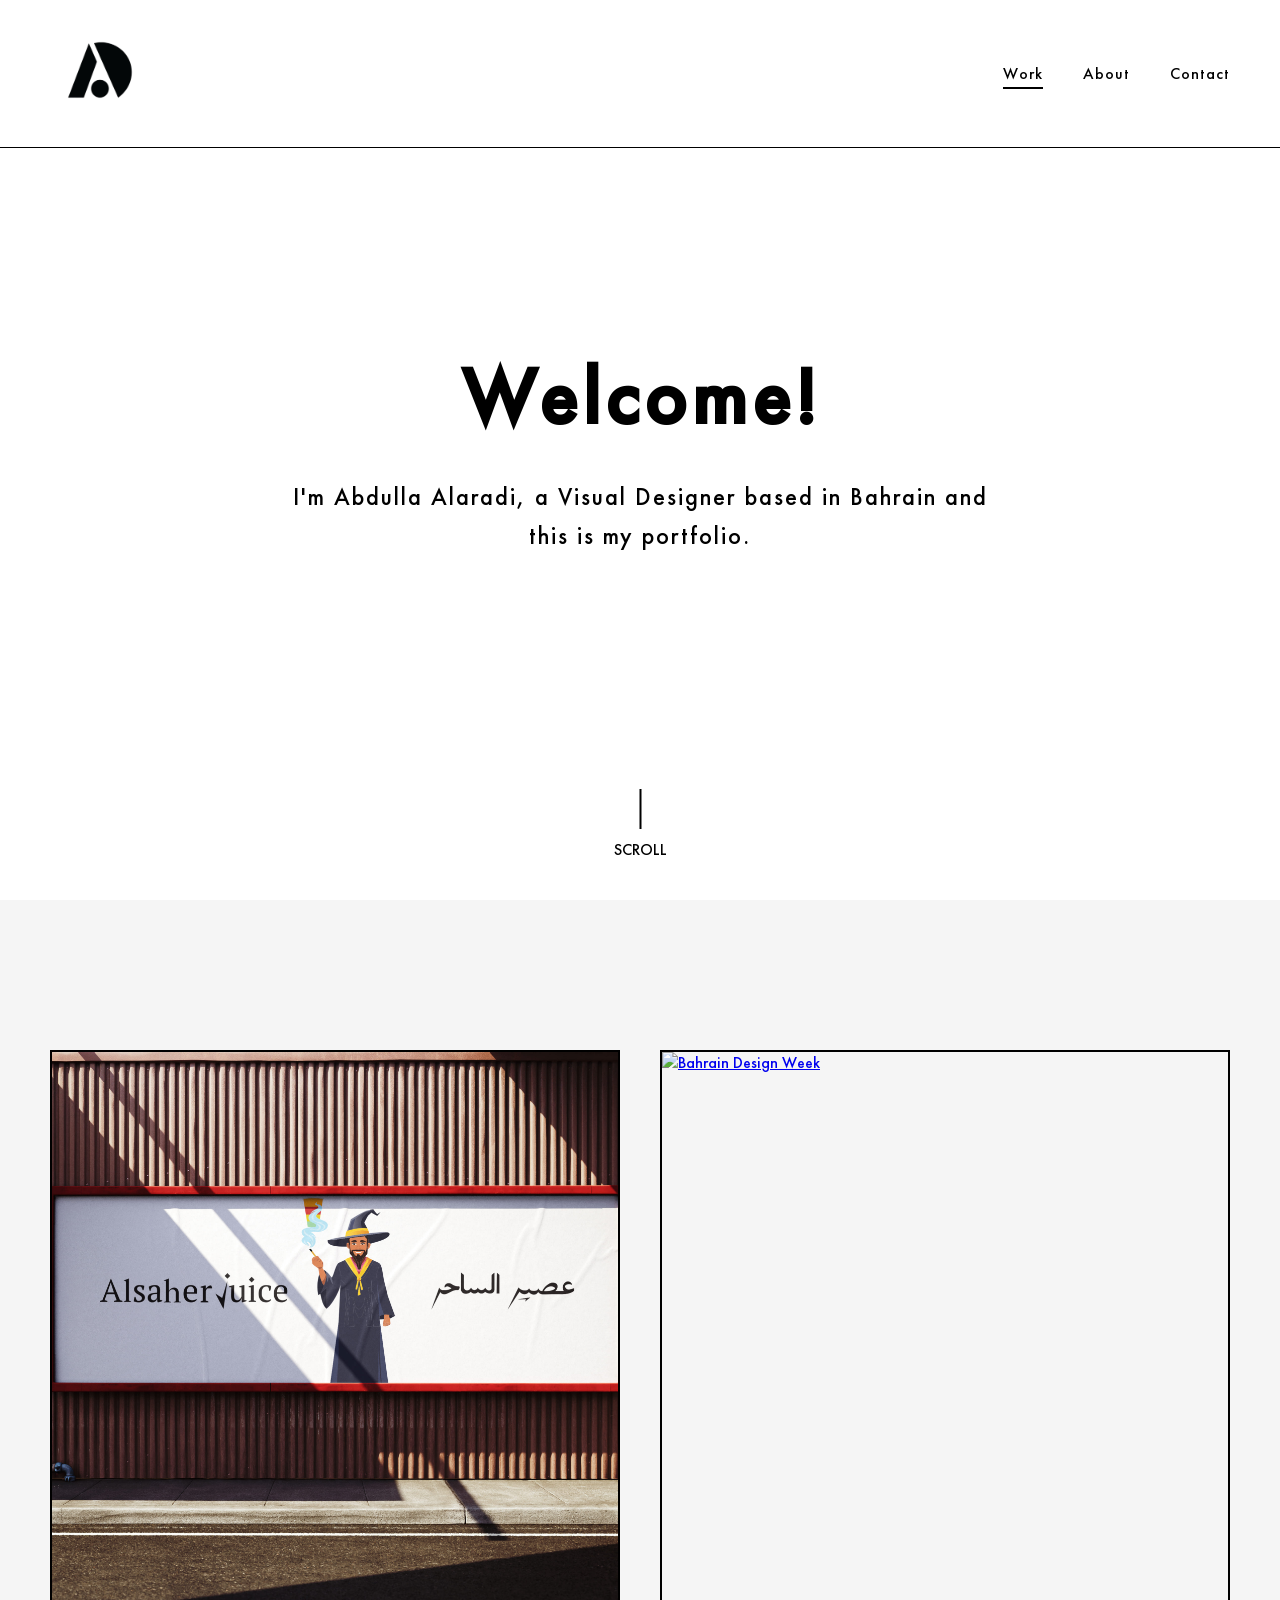
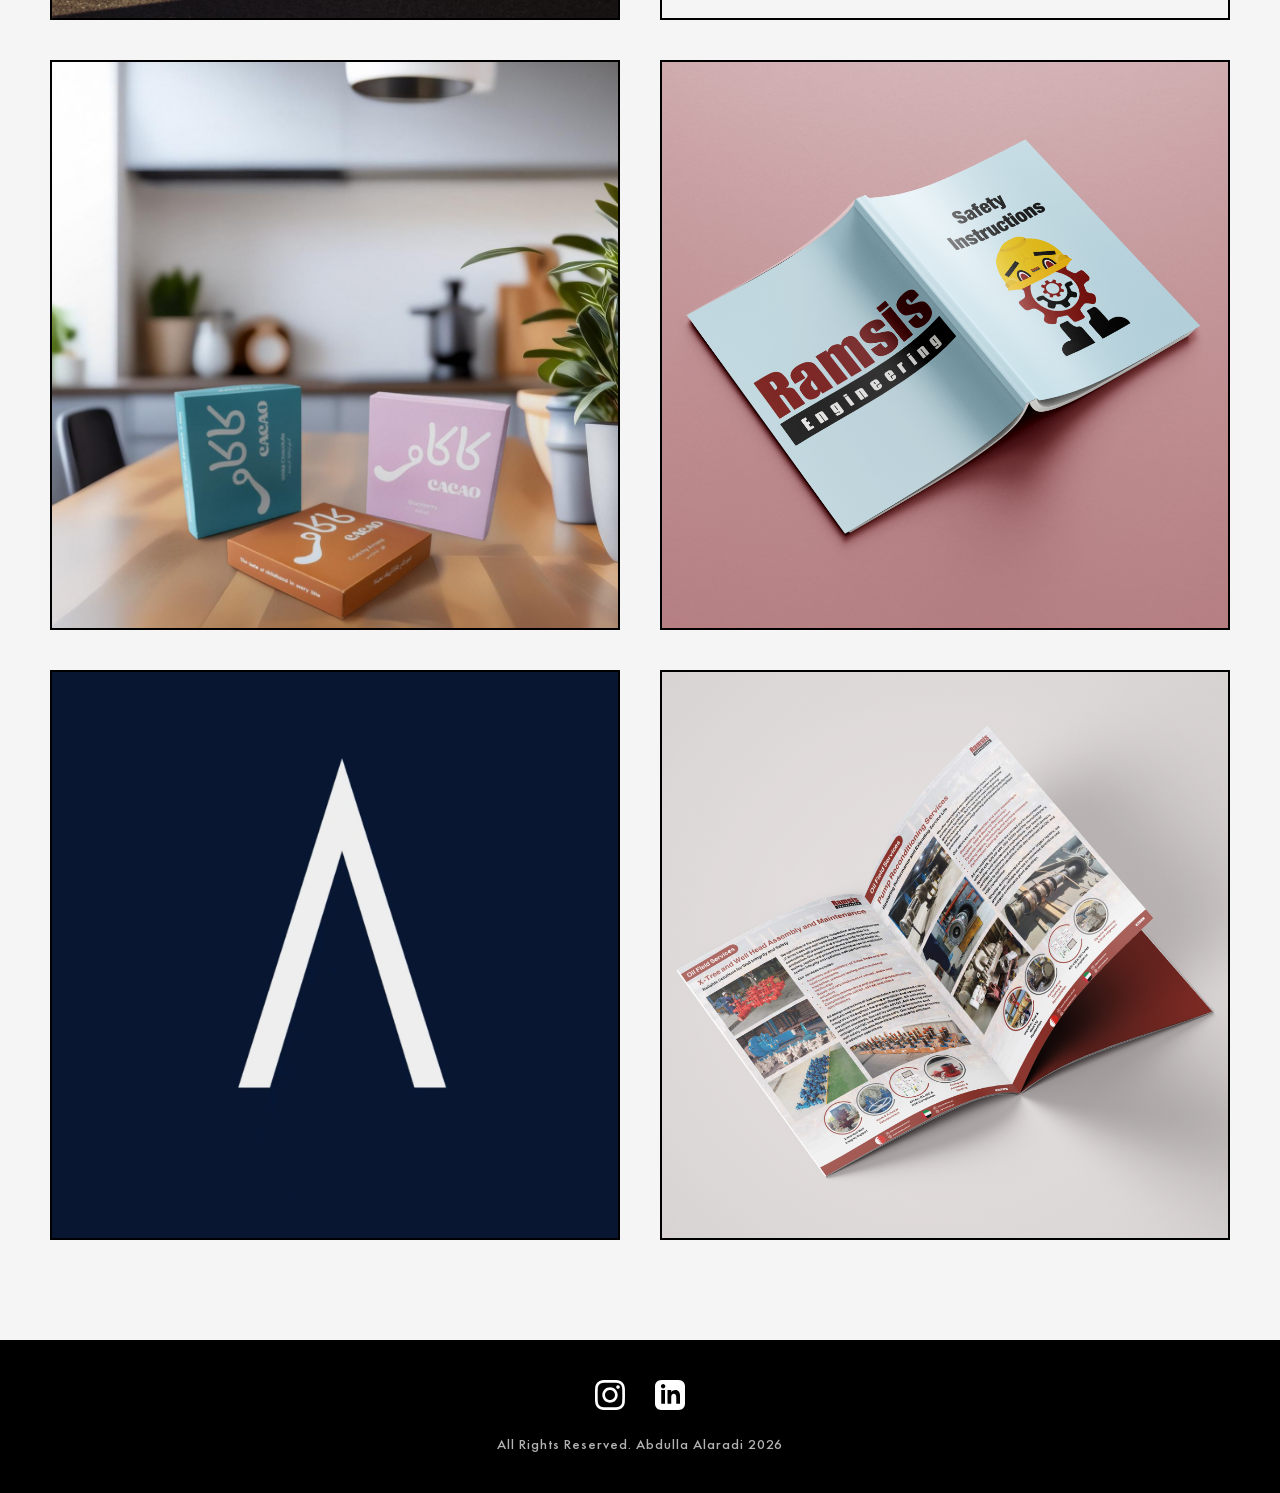
==== commit 236891c2: "Add files via upload" ====
--- a/index.html
+++ b/index.html
@@ -456,7 +456,7 @@
 
             <!-- Project 2 -->
             <a href="project2.html" class="project-card">
-                <img src="images/BDW/dadadaada.png" alt="Bahrain Design Week" class="project-image">
+                <img src="images/BDW/new_dada.png" alt="Bahrain Design Week" class="project-image">
                 <div class="project-overlay">
                     <div class="project-title">Bahrain Design Week</div>
                     <div class="project-description">2026</div>
@@ -465,7 +465,7 @@
 
             <!-- Project 3 -->
             <a href="project3.html" class="project-card">
-                <img src="images/CACAO/main.jpg" alt="Cacao" class="project-image">
+                <img src="images/CACAO/222.jpg" alt="Cacao" class="project-image">
                 <div class="project-overlay">
                     <div class="project-title">Cacao</div>
                     <div class="project-description">2026</div>
